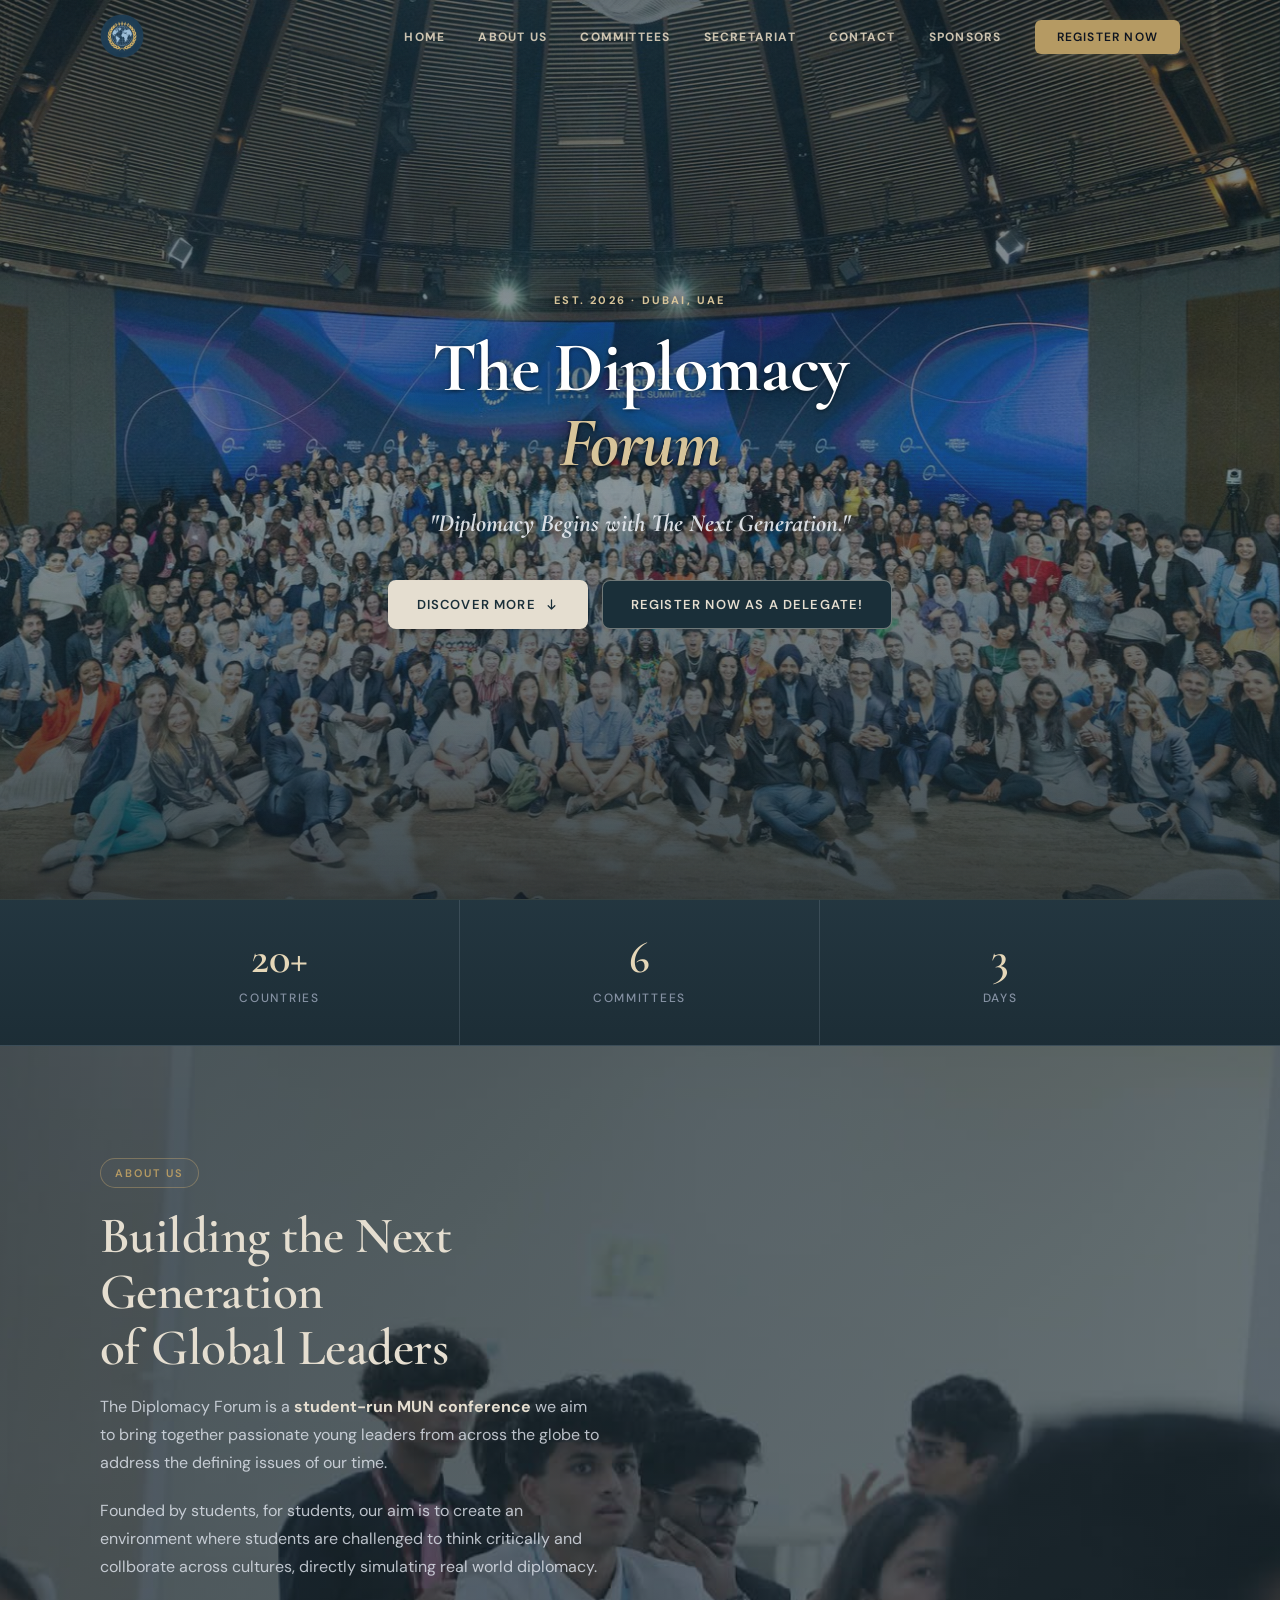
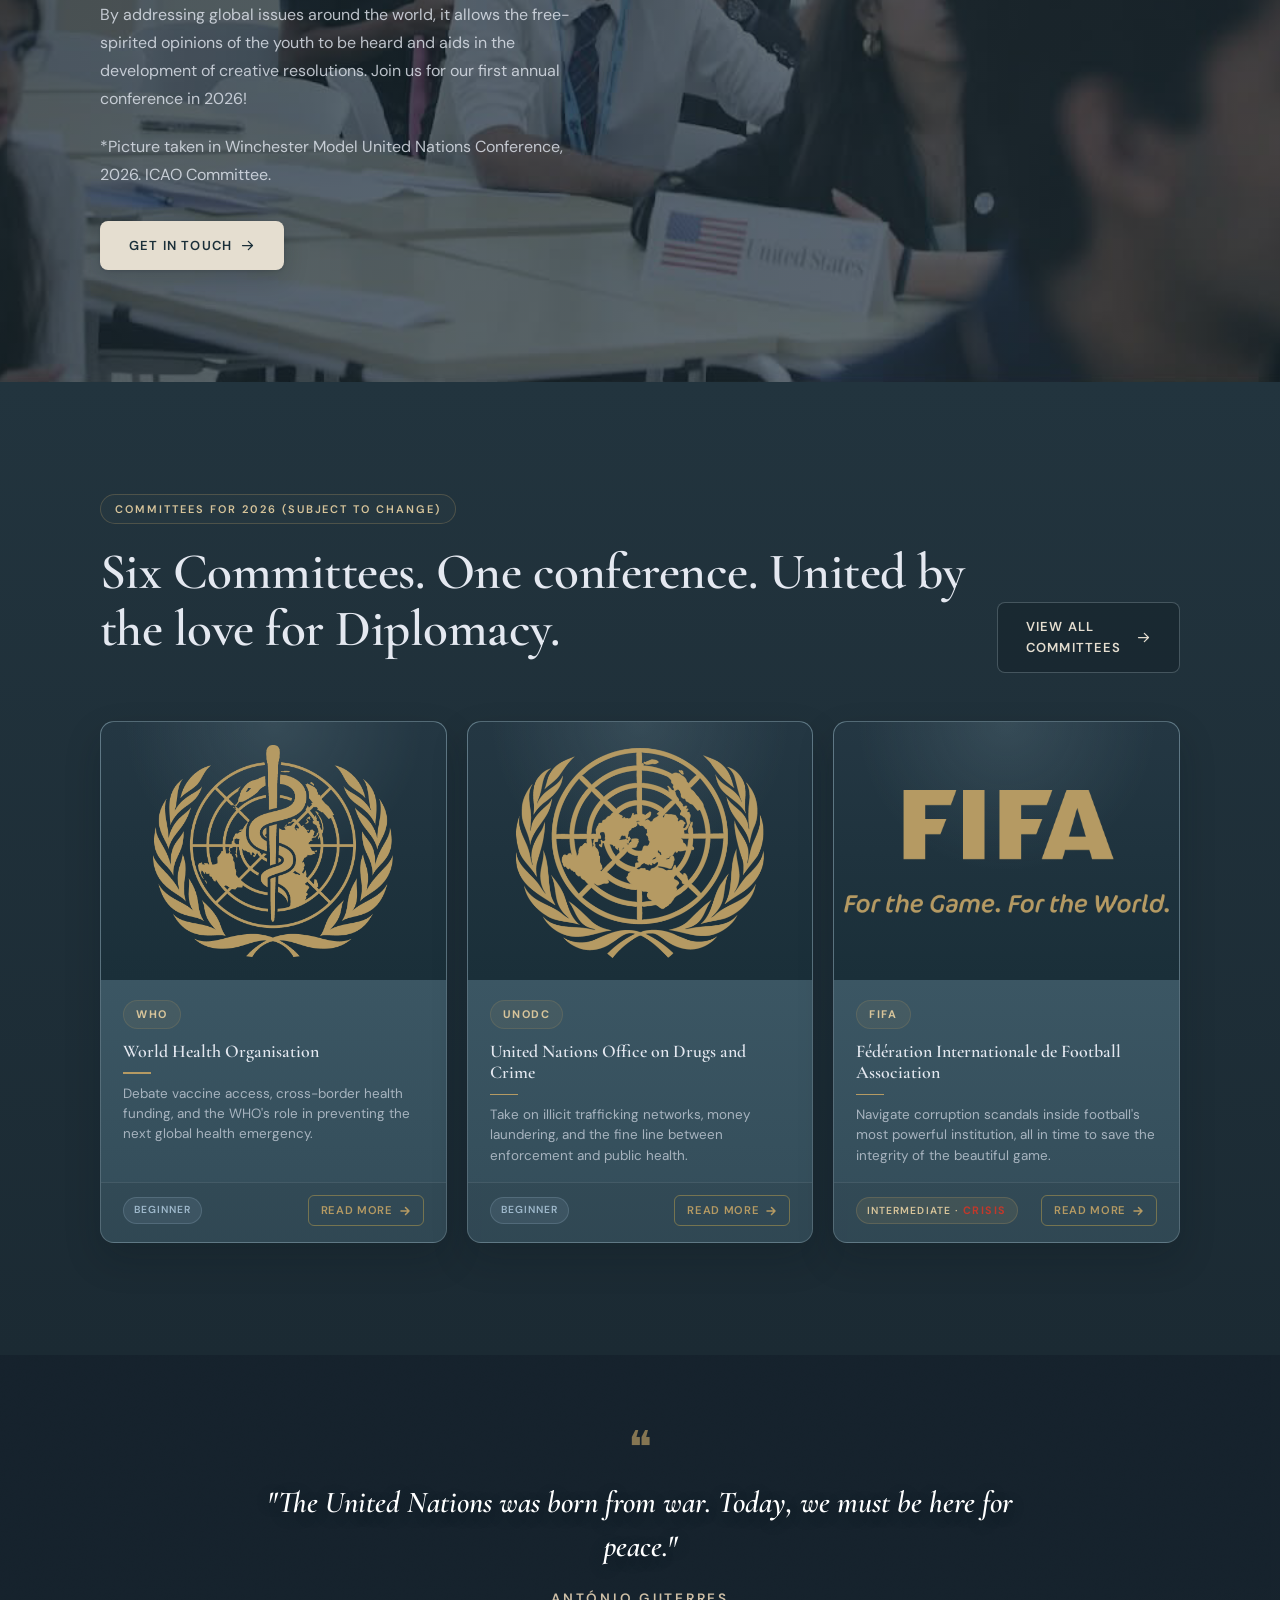
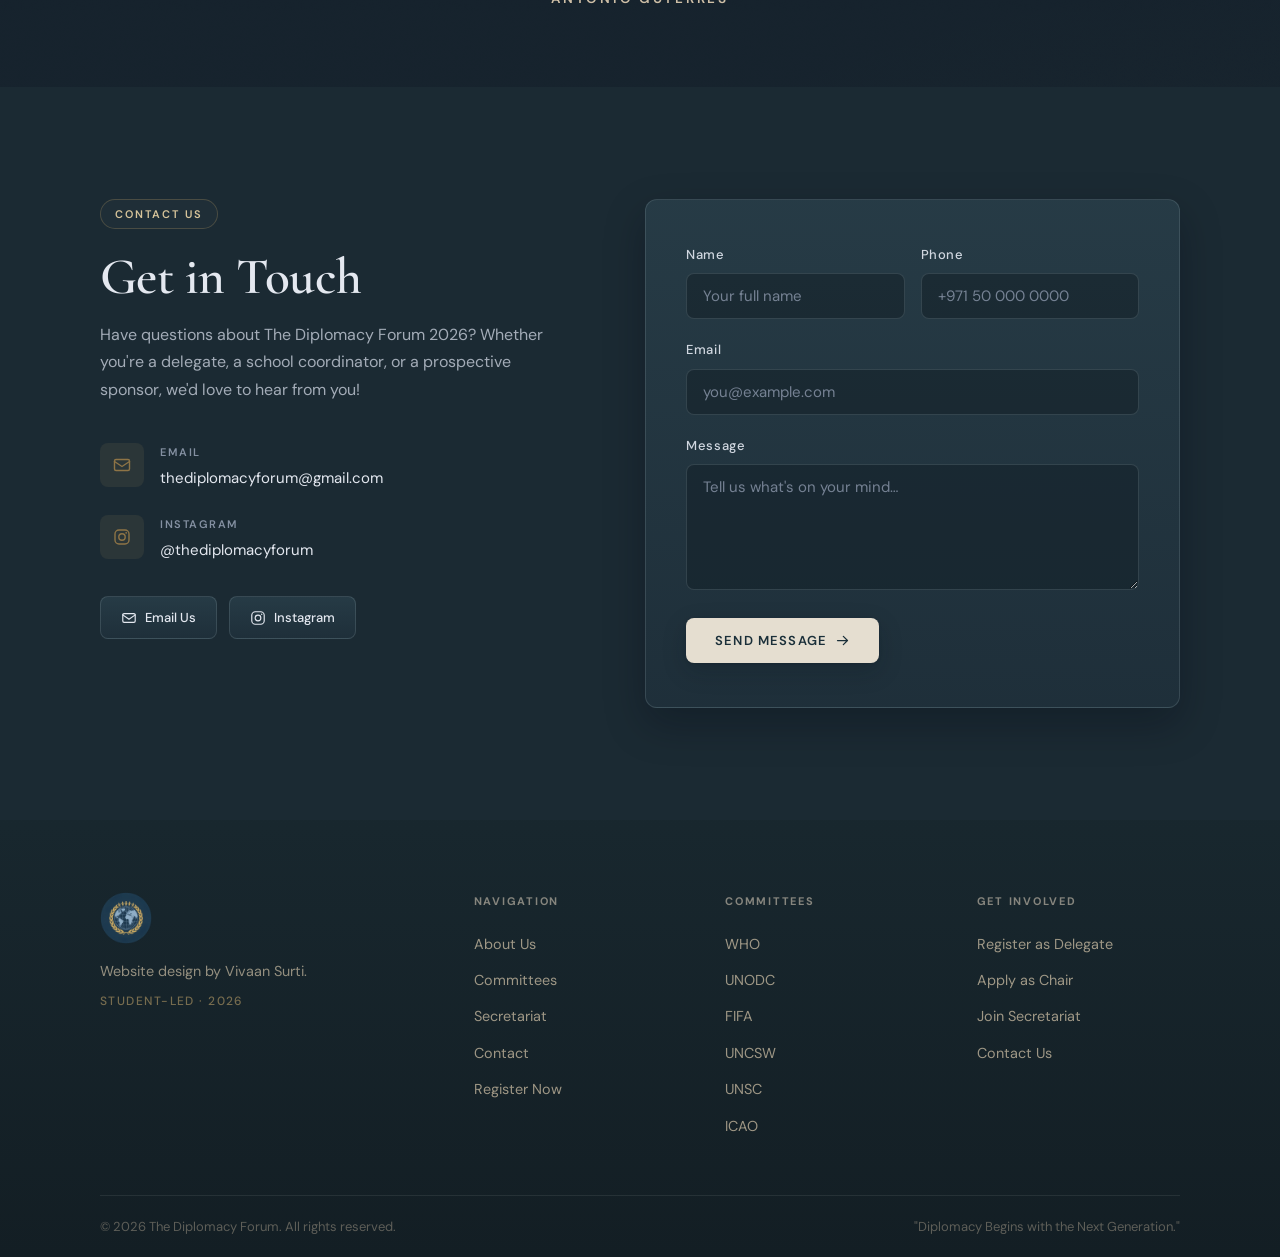
==== index.html @ e9283ede "Add files via upload" ====
<!DOCTYPE html>
<html lang="en">
<head>
  <meta charset="UTF-8" />
  <meta name="viewport" content="width=device-width, initial-scale=1.0" />
  <meta name="description" content="The Diplomacy Forum — A premier student-run MUN conference in Dubai, Est. 2026. Diplomacy. Leadership. Impact." />
  <title>TDF — The Diplomacy Forum - Dubai 2026</title>
  <link rel="preconnect" href="https://fonts.googleapis.com" />
  <link rel="preconnect" href="https://fonts.gstatic.com" crossorigin />
  <link rel="stylesheet" href="https://fonts.googleapis.com/css2?family=Cormorant+Garamond:ital,wght@0,400;0,500;0,600;1,400;1,500;1,600&amp;family=DM+Sans:opsz,wght@9..40,300;9..40,400;9..40,500;9..40,600&amp;display=swap" />
  <link rel="stylesheet" href="styles.css" />
  <!-- Favicon: TODO — replace with actual favicon -->
  <!-- <link rel="icon" type="image/png" href="brand_assets/favicon.png" /> -->
</head>
<body>

  <!-- ============================================================
       NAVBAR
       ============================================================ -->
  <nav class="navbar" id="navbar" role="navigation" aria-label="Main navigation">
    <div class="container navbar-inner">
      <a href="index.html" aria-label="TDF Home">
        <img
          class="navbar-logo"
          src="brand_assets/TDF Logo-512.png"
          alt="TDF Logo"
          width="512"
          height="512"
          decoding="async"
        />
      </a>

      <!-- Desktop nav links -->
      <ul class="navbar-links">
        <li><a href="index.html">Home</a></li>
        <li><a href="#about">About Us</a></li>
        <li><a href="committees.html">Committees</a></li>
        <li><a href="secretariat.html">Secretariat</a></li>
        <li><a href="#contact">Contact</a></li>
        <li><a href="sponsors.html">Sponsors</a></li>
        <li><a href="register.html" class="nav-cta">Register Now</a></li>
      </ul>

      <!-- Hamburger (mobile) -->
      <button
        class="navbar-toggle"
        id="navToggle"
        aria-label="Toggle mobile menu"
        aria-expanded="false"
        aria-controls="mobileMenu"
      >
        <span></span>
        <span></span>
        <span></span>
      </button>
    </div>
  </nav>

  <!-- Mobile menu overlay -->
  <nav class="navbar-mobile" id="mobileMenu" aria-label="Mobile navigation">
    <a href="index.html">Home</a>
    <a href="#about">About Us</a>
    <a href="committees.html">Committees</a>
    <a href="secretariat.html">Secretariat</a>
    <a href="#contact">Contact</a>
    <a href="sponsors.html">Sponsors</a>
    <a href="register.html" class="nav-mobile-cta">Register Now</a>
  </nav>


  <!-- ============================================================
       HERO — Full-width centered layout on cream background
       ============================================================ -->
  <section class="hero" id="home" aria-label="Hero" data-nav-theme="dark">
    <!-- Slideshow background — images crossfade automatically -->
    <div class="hero-slideshow" aria-hidden="true">
      <div class="hero-slide active" style="background-image: url('brand_assets/Slideshow Image 1.avif');"></div>
      <div class="hero-slide"        style="background-image: url('brand_assets/Image Slideshow 2.webp');"></div>
      <div class="hero-slide"        style="background-image: url('brand_assets/Slideshow Image 3.webp');"></div>
      <!-- Dark overlay — keeps text readable over any image -->
      <div class="hero-slide-overlay"></div>
    </div>

    <div class="container">
      <div class="hero-inner">

        <!-- Center: headline + CTAs -->
        <div class="hero-left">
          <p class="hero-eyebrow">Est. 2026 · Dubai, UAE</p>

          <h1 class="hero-title">
            The Diplomacy<br>
            <em>Forum</em>
          </h1>

          <p class="hero-sub">
            "Diplomacy Begins with The Next Generation."
          </p>

          <div class="hero-actions">
            <a href="#about" class="btn btn-primary">
              Discover More
              <svg class="btn-icon" viewBox="0 0 18 18" fill="none" aria-hidden="true">
                <path d="M9 3.5v11M9 14.5l-4-4M9 14.5l4-4" stroke="currentColor" stroke-width="1.5" stroke-linecap="round" stroke-linejoin="round"/>
              </svg>
            </a>
            <a href="register.html" class="btn btn-outline-light">
      
              Register Now as a Delegate!
            </a>
          </div>
        </div>

      </div>
    </div>
  </section>


  <!-- ============================================================
       STATS BAR — bordered stat blocks
       ============================================================ -->
  <section class="stats-bar" aria-label="Conference statistics" data-nav-theme="light">
    <div class="container">
      <div class="stats-bar-inner">

        <div class="stat-block">
          <div class="stat-block-number" data-target="20" data-suffix="+">20+</div>
          <div class="stat-block-label">Countries</div>
        </div>

        <div class="stat-block">
          <div class="stat-block-number" data-target="6" data-suffix="">6</div>
          <div class="stat-block-label">Committees</div>
        </div>

        <div class="stat-block">
          <div class="stat-block-number" data-target="3" data-suffix="">3</div>
          <div class="stat-block-label">Days</div>
        </div>

      </div>
    </div>
  </section>


  <!-- ============================================================
       ABOUT US
       ============================================================ -->
  <section class="section-about" id="about" aria-label="About Us" data-nav-theme="dark">
    <div class="about-overlay" aria-hidden="true"></div>
    <div class="container">
      <div class="about-inner">

        <!-- Left: text -->
        <div class="about-left">
          <span class="label-tag reveal">About Us</span>

          <h2 class="section-title reveal delay-1">
            Building the Next Generation<br>of Global Leaders
          </h2>

          <div class="about-body reveal delay-2">
            <p>
              The Diplomacy Forum is a <strong>student-run MUN
              conference</strong> we aim to bring together passionate young leaders 
              from across the globe to address the defining issues of our time.
            </p>

            <p>
              Founded by students, for students, our aim is to create an environment where
              students are challenged to think critically and collborate across cultures, 
              directly simulating real world diplomacy. 
            </p>

            <p>
              By addressing global issues around the world, it allows the free-spirited opinions 
              of the youth to be heard and aids in the development of creative resolutions.
              Join us for our first annual conference in 2026!
            </p>

            <p>*Picture taken in Winchester Model United Nations Conference, 2026. ICAO Committee.</p>
          </div>

          <a href="#contact" class="btn btn-primary reveal delay-3">
            Get In Touch
            <svg class="btn-icon" viewBox="0 0 18 18" fill="none" aria-hidden="true">
              <path d="M3 9h12M10 4l5 5-5 5" stroke="currentColor" stroke-width="1.5" stroke-linecap="round" stroke-linejoin="round"/>
            </svg>
          </a>
        </div>


      </div>
    </div>
  </section>


  <!-- ============================================================
       COMMITTEES — Preview (6 cards)
       ============================================================ -->
  <section class="section-committees" aria-label="Committees" data-nav-theme="light">
    <div class="container">

      <div class="committees-header">
        <div class="committees-header-left">
          <span class="label-tag">Committees for 2026 (Subject to change)</span>
          <h2 class="section-title">Six Committees. One conference. United by the love for Diplomacy.</h2>
        </div>
        <a href="committees.html" class="btn btn-outline">
          View All Committees
          <svg class="btn-icon" viewBox="0 0 18 18" fill="none" aria-hidden="true">
            <path d="M3 9h12M10 4l5 5-5 5" stroke="currentColor" stroke-width="1.5" stroke-linecap="round" stroke-linejoin="round"/>
          </svg>
        </a>
      </div>

      <div class="committees-grid">

        <div class="committee-card reveal">
          <div class="committee-photo-wrap committee-photo-wrap-logo">
            <img
              class="committee-photo committee-photo-who"
              src="brand_assets/WHO Logo - Gold.png"
              alt="WHO Logo"
              loading="lazy"
              decoding="async"
            />
          </div>
          <div class="committee-card-body">
            <span class="committee-acronym">WHO</span>
            <h3 class="committee-name">World Health Organisation</h3>
            <div class="committee-rule" aria-hidden="true"></div>
            <p class="committee-topic">
              Debate vaccine access, cross-border health funding, and the WHO's role in preventing the next global health emergency.
            </p>
          </div>
          <div class="committee-card-footer">
            <span class="committee-difficulty difficulty-beginner">Beginner</span>
            <a class="committee-read-more" href="who.html">Read More <svg width="12" height="12" viewBox="0 0 12 12" fill="none" aria-hidden="true"><path d="M2 6h8M6.5 2.5l3.5 3.5-3.5 3.5" stroke="currentColor" stroke-width="1.5" stroke-linecap="round" stroke-linejoin="round"/></svg></a>
          </div>
        </div>

        <div class="committee-card reveal delay-1">
          <div class="committee-photo-wrap committee-photo-wrap-logo">
            <img
              class="committee-photo committee-photo-unodc"
              src="brand_assets/UNODC Logo - Gold.png"
              alt="UNODC Logo"
              loading="lazy"
              decoding="async"
            />
          </div>
          <div class="committee-card-body">
            <span class="committee-acronym">UNODC</span>
            <h3 class="committee-name">United Nations Office on Drugs and Crime</h3>
            <div class="committee-rule" aria-hidden="true"></div>
            <p class="committee-topic">
              Take on illicit trafficking networks, money laundering, and the fine line between enforcement and public health.
            </p>
          </div>
          <div class="committee-card-footer">
            <span class="committee-difficulty difficulty-beginner">Beginner</span>
            <a class="committee-read-more" href="unodc.html">Read More <svg width="12" height="12" viewBox="0 0 12 12" fill="none" aria-hidden="true"><path d="M2 6h8M6.5 2.5l3.5 3.5-3.5 3.5" stroke="currentColor" stroke-width="1.5" stroke-linecap="round" stroke-linejoin="round"/></svg></a>
          </div>
        </div>

        <div class="committee-card reveal delay-2">
          <div class="committee-photo-wrap committee-photo-wrap-logo committee-photo-wrap-fifa">
            <img
              class="committee-photo committee-photo-fifa"
              src="brand_assets/Fifa updated logo - Gold.png"
              alt="FIFA Logo"
              loading="lazy"
              decoding="async"
            />
          </div>
          <div class="committee-card-body">
            <span class="committee-acronym">FIFA</span>
            <h3 class="committee-name">Fédération Internationale de Football Association</h3>
            <div class="committee-rule" aria-hidden="true"></div>
            <p class="committee-topic">
              Navigate corruption scandals inside football's most powerful institution, all in time to save the integrity of the beautiful game.
            </p>
          </div>
          <div class="committee-card-footer">
            <span class="committee-difficulty difficulty-intermediate">Intermediate · <span class="crisis-label">Crisis</span></span>
            <a class="committee-read-more" href="fifa.html">Read More <svg width="12" height="12" viewBox="0 0 12 12" fill="none" aria-hidden="true"><path d="M2 6h8M6.5 2.5l3.5 3.5-3.5 3.5" stroke="currentColor" stroke-width="1.5" stroke-linecap="round" stroke-linejoin="round"/></svg></a>
          </div>
        </div>


      </div>
    </div>
  </section>




  <!-- ============================================================
       VISION BANNER — Full-width dark navy quote
       ============================================================ -->
  <section class="section-vision" aria-label="Our Vision" data-nav-theme="dark">
    <div class="container">
      <div class="vision-inner">
        <span class="vision-mark" aria-hidden="true">❝</span>
        <p class="vision-quote">
          "The United Nations was born from war. Today, we must be here for peace."
        </p>
        <span class="vision-attr">António Guterres</span>
      </div>
    </div>
  </section>


  <!-- ============================================================
       CONTACT
       ============================================================ -->
  <section class="section-contact" id="contact" aria-label="Contact Us" data-nav-theme="light">
    <div class="container">
      <div class="contact-inner">

        <!-- Left: info -->
        <div class="contact-left">
          <span class="label-tag reveal">Contact Us</span>

          <h2 class="section-title reveal delay-1">Get in Touch</h2>

          <p class="section-sub reveal delay-2">
            Have questions about The Diplomacy Forum 2026? Whether you're a delegate, a
            school coordinator, or a prospective sponsor, we'd love to hear
            from you!
          </p>

          <div class="contact-detail-list reveal delay-2">

            <div class="contact-detail">
              <div class="contact-detail-icon">
                <svg viewBox="0 0 20 20" fill="none" aria-hidden="true">
                  <rect x="2.5" y="4.5" width="15" height="11" rx="1.5" stroke="currentColor" stroke-width="1.4"/>
                  <path d="M2.5 6.5l7.5 5 7.5-5" stroke="currentColor" stroke-width="1.4" stroke-linecap="round"/>
                </svg>
              </div>
              <div class="contact-detail-text">
                <div class="contact-detail-label">Email</div>
                <div class="contact-detail-value">
                  <a href="mailto:thediplomacyforum@gmail.com">
                    thediplomacyforum@gmail.com
                  </a>
                </div>
              </div>
            </div>

            <div class="contact-detail">
              <div class="contact-detail-icon">
                <svg viewBox="0 0 20 20" fill="none" aria-hidden="true">
                  <rect x="3" y="3" width="14" height="14" rx="4" stroke="currentColor" stroke-width="1.4"/>
                  <circle cx="10" cy="10" r="3.2" stroke="currentColor" stroke-width="1.4"/>
                  <circle cx="14.2" cy="5.8" r="0.9" fill="currentColor"/>
                </svg>
              </div>
              <div class="contact-detail-text">
                <div class="contact-detail-label">Instagram</div>
                <div class="contact-detail-value">
                  <a href="https://instagram.com/thediplomacyforum" target="_blank" rel="noopener noreferrer">
                    @thediplomacyforum
                  </a>
                </div>
              </div>
            </div>

          </div>

          <div class="contact-social-row reveal delay-3">
            <a
              href="mailto:thediplomacyforum@gmail.com"
              class="social-btn"
              aria-label="Email Us"
            >
              <svg viewBox="0 0 18 18" fill="none" aria-hidden="true">
                <rect x="2" y="4" width="14" height="10" rx="1.5" stroke="currentColor" stroke-width="1.3"/>
                <path d="M2 5.5l7 5 7-5" stroke="currentColor" stroke-width="1.3" stroke-linecap="round"/>
              </svg>
              Email Us
            </a>
            <a
              href="https://instagram.com/thediplomacyforum"
              target="_blank"
              rel="noopener noreferrer"
              class="social-btn"
              aria-label="The Diplomacy Forum on Instagram"
            >
              <svg viewBox="0 0 18 18" fill="none" aria-hidden="true">
                <rect x="2" y="2" width="14" height="14" rx="4" stroke="currentColor" stroke-width="1.3"/>
                <circle cx="9" cy="9" r="3.2" stroke="currentColor" stroke-width="1.3"/>
                <circle cx="13.2" cy="4.8" r="0.8" fill="currentColor"/>
              </svg>
              Instagram
            </a>
          </div>
        </div>

        <!-- Right: contact form card -->
        <form
          action="https://formspree.io/f/mjgjwwdr"
          method="POST"
          class="contact-form reveal delay-2"
          id="contactForm"
          aria-label="Contact form"
          novalidate
        >
          <input type="hidden" name="_next" value="thank-you.html" />

          <div class="form-row">
            <div class="form-group">
              <label for="contact-name">Name</label>
              <input
                type="text"
                id="contact-name"
                name="name"
                placeholder="Your full name"
                autocomplete="name"
                required
              />
            </div>
            <div class="form-group">
              <label for="contact-phone">Phone</label>
              <input
                type="tel"
                id="contact-phone"
                name="phone"
                placeholder="+971 50 000 0000"
                autocomplete="tel"
              />
            </div>
          </div>

          <div class="form-group">
            <label for="contact-email">Email</label>
            <input
              type="email"
              id="contact-email"
              name="email"
              placeholder="you@example.com"
              autocomplete="email"
              required
            />
          </div>

          <div class="form-group">
            <label for="contact-message">Message</label>
            <textarea
              id="contact-message"
              name="message"
              placeholder="Tell us what's on your mind…"
              rows="5"
              required
            ></textarea>
          </div>

          <div class="form-submit">
            <button type="submit" class="btn btn-primary">
              Send Message
              <svg class="btn-icon" viewBox="0 0 18 18" fill="none" aria-hidden="true">
                <path d="M3 9h12M10 4l5 5-5 5" stroke="currentColor" stroke-width="1.5" stroke-linecap="round" stroke-linejoin="round"/>
              </svg>
            </button>
          </div>
        </form>

      </div>
    </div>
  </section>


  <!-- ============================================================
       FOOTER — 4 columns
       ============================================================ -->
  <footer class="footer" role="contentinfo">
    <div class="container">
      <div class="footer-inner">

        <!-- Col 1: Brand -->
        <div>
          <a href="index.html" aria-label="TDF Home">
            <img
              class="footer-logo"
              src="brand_assets/TDF Logo-512.png"
              alt="TDF"
              width="512"
              height="512"
              decoding="async"
              loading="lazy"
            />
          </a>
          <p class="footer-slogan">Website design by Vivaan Surti.</p>
          <p class="footer-tagline">Student-led · 2026</p>
        </div>

        <!-- Col 2: Navigation -->
        <div class="footer-col">
          <p class="footer-col-title">Navigation</p>
          <ul>
            <li><a href="#about">About Us</a></li>
            <li><a href="committees.html">Committees</a></li>
            <li><a href="secretariat.html">Secretariat</a></li>
            <li><a href="#contact">Contact</a></li>
            <li><a href="register.html">Register Now</a></li>
          </ul>
        </div>

        <!-- Col 3: Committees -->
        <div class="footer-col">
          <p class="footer-col-title">Committees</p>
          <ul>
            <li><a href="who.html">WHO</a></li>
            <li><a href="unodc.html">UNODC</a></li>
            <li><a href="fifa.html">FIFA</a></li>
            <li><a href="uncsw.html">UNCSW</a></li>
            <li><a href="unsc.html">UNSC</a></li>
            <li><a href="icao.html">ICAO</a></li>
          </ul>
        </div>

        <!-- Col 4: Get Involved -->
        <div class="footer-col">
          <p class="footer-col-title">Get Involved</p>
          <ul>
            <li><a href="register.html">Register as Delegate</a></li>
            <li><a href="secretariat.html">Apply as Chair</a></li>
            <li><a href="secretariat.html">Join Secretariat</a></li>
            <li><a href="#contact">Contact Us</a></li>
          </ul>
        </div>

      </div>

      <div class="footer-bottom">
        <span>&copy; 2026 The Diplomacy Forum. All rights reserved.</span>
        <span>"Diplomacy Begins with the Next Generation."</span>
      </div>
    </div>
  </footer>


  <!-- ============================================================
       JAVASCRIPT
       ============================================================ -->
  <script src="navbar.js"></script>
  <script>
    /* ── Hero slideshow ──────────────────────────────────────────
       Cycles .active through each .hero-slide every 5 seconds.
       CSS handles the 1.8s crossfade transition.
       To adjust speed: change the interval value (ms) below.
       To adjust fade duration: edit `transition` in styles.css
       on the `.hero-slide` rule.
    ──────────────────────────────────────────────────────────── */
    (function () {
      var slides = document.querySelectorAll('.hero-slide');
      if (!slides.length) return;
      var current = 0;

      function nextSlide() {
        slides[current].classList.remove('active');
        current = (current + 1) % slides.length;
        slides[current].classList.add('active');
      }

      /* 5000ms display time per slide — adjust to taste */
      setInterval(nextSlide, 5000);
    })();

    /* ── Intersection Observer — scroll reveal ───────────────── */
    const revealObserver = new IntersectionObserver(
      (entries) => {
        entries.forEach((entry) => {
          if (entry.isIntersecting) {
            entry.target.classList.add('visible');
            revealObserver.unobserve(entry.target);
          }
        });
      },
      { threshold: 0.12, rootMargin: '0px 0px -48px 0px' }
    );
    document.querySelectorAll('.reveal').forEach((el) => revealObserver.observe(el));

    /* ── Committee cards — staggered entrance ─────────────────── */
    const committeeObserver = new IntersectionObserver(
      (entries) => {
        entries.forEach((entry) => {
          if (entry.isIntersecting) {
            const cards = entry.target.querySelectorAll('.committee-card');
            cards.forEach((card, i) => {
              setTimeout(() => card.classList.add('visible'), i * 90);
            });
            committeeObserver.unobserve(entry.target);
          }
        });
      },
      { threshold: 0.08 }
    );
    const committeeGrid = document.querySelector('.committees-grid');
    if (committeeGrid) committeeObserver.observe(committeeGrid);

    /* ── Stats counter animation ──────────────────────────────── */
    function animateCounter(el) {
      if (el._animFrame) cancelAnimationFrame(el._animFrame);
      const target = parseInt(el.dataset.target, 10);
      const suffix = el.dataset.suffix || '';
      const duration = 2400;
      const start = performance.now();
      function tick(now) {
        const progress = Math.min((now - start) / duration, 1);
        const eased = 1 - Math.pow(1 - progress, 3);
        el.textContent = Math.round(eased * target) + suffix;
        if (progress < 1) el._animFrame = requestAnimationFrame(tick);
      }
      el._animFrame = requestAnimationFrame(tick);
    }

    const statsObserver = new IntersectionObserver(
      (entries) => {
        entries.forEach((entry) => {
          if (entry.isIntersecting) {
            /* Animate both .stat-block-number and legacy .stat-number */
            entry.target.querySelectorAll('.stat-block-number, .stat-number').forEach(animateCounter);
          }
        });
      },
      { threshold: 0.4 }
    );
    const statsBar = document.querySelector('.stats-bar-inner');
    if (statsBar) statsObserver.observe(statsBar);

  </script>

</body>
</html>
---- styles.css ----
/* ============================================================
   TDF — Master Stylesheet
   The Diplomacy Forum · Dubai 2026
   Light / Cream Elegant Theme
   ============================================================ */

/* 1. CUSTOM PROPERTIES
   ============================================================ */
:root {
  /* ── Core brand colours ── */
  --navy-deep:     #1A2F39;
  --navy:          #315060;
  --powder:        #8AA8B3;
  --cream:         #E5DED0;
  --gold:          #B59A63;

  /* ── Supporting tones ── */
  --black:         #12181D;
  --gold-light:    #D7C49A;
  --gold-dark:     #8E7446;
  --gold-pale:     #314653;
  --cream-warm:    #807567;
  --cream-mid:     #BBAF9B;
  --gold-c:        #C9A84C;

  /* ── Text and interface surfaces ── */
  --text:          #D9E1E5;
  --text-light:    #9CADB6;
  --bg:            #1B2A33;
  --bg-warm:       #223540;
  --bg-section:    #29404A;
  --border:        rgba(153, 173, 183, 0.20);
  --radius:        8px;
  --shadow:        0 16px 40px rgba(3, 8, 18, 0.28);
  --shadow-hover:  0 24px 60px rgba(3, 8, 18, 0.34);
  --transition:    0.3s cubic-bezier(0.4, 0, 0.2, 1);

  /* ── Layered tinted shadows ── */
  --sh-navy-s: 0 8px 24px rgba(10,20,26,0.20), 0 1px 3px rgba(10,20,26,0.12);
  --sh-navy-m: 0 14px 38px rgba(10,20,26,0.26), 0 4px 16px rgba(10,20,26,0.16);
  --sh-navy-l: 0 24px 72px rgba(10,20,26,0.34), 0 8px 24px rgba(10,20,26,0.20);
  --sh-gold-s: 0 8px 24px rgba(181,154,99,0.16), 0 1px 4px rgba(181,154,99,0.10);
  --sh-gold-m: 0 14px 32px rgba(181,154,99,0.22), 0 4px 14px rgba(181,154,99,0.14);
  --sh-gold-l: 0 18px 44px rgba(181,154,99,0.26), 0 8px 24px rgba(181,154,99,0.18);

  /* ── Easing ── */
  --ease-spring:   cubic-bezier(0.175, 0.885, 0.32, 1.275);
  --ease-out-expo: cubic-bezier(0.16, 1, 0.3, 1);
  --ease-smooth:   cubic-bezier(0.65, 0, 0.35, 1);

  /* ── Typography ── */
  --serif: 'Cormorant Garamond', Georgia, 'Times New Roman', serif;
  --sans:  'DM Sans', system-ui, -apple-system, sans-serif;

  /* ── Layout ── */
  --container:      1200px;
  --section-v:      clamp(72px, 9vw, 112px);
  --radius-card:    12px;
  --navbar-height:  72px;

  /* ── Grain texture (baked SVG data-URI) ── */
  --grain-url: url("data:image/svg+xml,%3Csvg xmlns='http://www.w3.org/2000/svg' width='300' height='300'%3E%3Cfilter id='n'%3E%3CfeTurbulence type='fractalNoise' baseFrequency='0.82' numOctaves='4' stitchTiles='stitch'/%3E%3CfeColorMatrix type='saturate' values='0'/%3E%3C/filter%3E%3Crect width='300' height='300' filter='url(%23n)' opacity='1'/%3E%3C/svg%3E");
}

/* 3. RESET
   ============================================================ */
*, *::before, *::after {
  box-sizing: border-box;
  margin: 0;
  padding: 0;
}

html {
  scroll-behavior: smooth;
  -webkit-font-smoothing: antialiased;
  -moz-osx-font-smoothing: grayscale;
  text-rendering: optimizeLegibility;
  overflow-x: hidden;
  max-width: 100%;
}

body {
  font-family: var(--sans);
  font-size: 16px;
  line-height: 1.65;
  color: var(--text);
  background:
    radial-gradient(circle at top left, rgba(132, 169, 182, 0.16), transparent 34%),
    radial-gradient(circle at bottom right, rgba(181, 154, 99, 0.10), transparent 28%),
    linear-gradient(180deg, #1b2932 0%, #20313b 100%);
  overflow-x: hidden;
}

html.nav-open,
body.nav-open {
  overflow: hidden;
}

img  { max-width: 100%; display: block; }
a    { color: inherit; text-decoration: none; }
button { cursor: pointer; border: none; background: none; font-family: inherit; }
input, textarea, select { font-family: inherit; }
ul, ol { list-style: none; }

/* 4. CONTAINER
   ============================================================ */
.container {
  max-width: var(--container);
  margin-left: auto;
  margin-right: auto;
  padding-left: clamp(20px, 5vw, 60px);
  padding-right: clamp(20px, 5vw, 60px);
}

/* 5. TYPOGRAPHY SCALE
   ============================================================ */
.label-tag {
  display: inline-flex;
  align-items: center;
  gap: 8px;
  font-family: var(--sans);
  font-size: 0.6875rem;
  font-weight: 600;
  letter-spacing: 0.18em;
  text-transform: uppercase;
  color: var(--gold-light);
  background: rgba(255, 255, 255, 0.02);
  border: 1px solid rgba(183, 154, 98, 0.28);
  padding: 5px 14px;
  border-radius: 40px;
  margin-bottom: 20px;
}

.label-tag.light-surface {
  color: var(--gold-light);
  border-color: rgba(223, 201, 160, 0.40);
}

.section-title {
  font-family: var(--serif);
  font-size: clamp(2rem, 4vw, 3.2rem);
  font-weight: 600;
  line-height: 1.1;
  letter-spacing: -0.01em;
  color: #E4E8F0;
  margin-bottom: 16px;
}

.section-title.light {
  color: #FFFFFF;
  font-weight: 700;
  text-shadow: 0 4px 18px rgba(8, 12, 18, 0.34);
}

.section-sub {
  font-family: var(--sans);
  font-size: 1rem;
  color: rgba(211, 217, 229, 0.74);
  line-height: 1.7;
  max-width: 560px;
  margin-bottom: 40px;
}

.section-sub.light {
  color: rgba(232, 213, 183, 0.80);
  font-weight: 500;
  text-shadow: 0 2px 12px rgba(8, 12, 18, 0.24);
}

/* Mobile nav CTA */
.nav-mobile-cta {
  color: #0E1420 !important;
  background: var(--gold) !important;
  font-weight: 700 !important;
  border-radius: 8px !important;
  border-bottom: none !important;
  margin-top: 8px;
  padding: 14px 32px !important;
  letter-spacing: 0.06em;
}
.nav-mobile-cta:hover {
  background: var(--gold-dark) !important;
  color: var(--navy-deep) !important;
}

/* 6. BUTTONS
   ============================================================ */
.btn {
  display: inline-flex;
  align-items: center;
  gap: 8px;
  font-family: var(--sans);
  font-size: 0.8125rem;
  font-weight: 600;
  letter-spacing: 0.09em;
  text-transform: uppercase;
  padding: 13px 28px;
  border-radius: var(--radius);
  cursor: pointer;
  position: relative;
  transition:
    transform 0.32s var(--ease-spring),
    box-shadow 0.32s var(--ease-out-expo),
    opacity 0.22s var(--ease-out-expo);
}

.btn:focus-visible {
  outline: 2px solid var(--gold);
  outline-offset: 3px;
}

.btn:active { transform: scale(0.96) !important; }

/* Primary — cream fill (used on dark hero) */
.btn-primary {
  background: var(--cream);
  color: var(--navy-deep);
  border: 1px solid rgba(229, 222, 208, 0.92);
  box-shadow: var(--sh-navy-s);
}
.btn-primary:hover {
  transform: translateY(-2px);
  box-shadow: var(--sh-navy-m);
  background: #f0e9dd;
}

/* Gold */
.btn-gold {
  background: var(--gold);
  color: #101620;
  box-shadow: var(--sh-gold-s);
}
.btn-gold:hover {
  transform: translateY(-2px);
  box-shadow: var(--sh-gold-m);
  background: var(--gold-dark);
  color: #FFFFFF;
}

/* Large gold — register page */
.btn-lg {
  font-size: 0.9rem;
  padding: 17px 44px;
  border-radius: 10px;
}

/* Outline — dark surface */
.btn-outline {
  background: rgba(24, 39, 46, 0.76);
  color: var(--cream);
  border: 1.5px solid rgba(153, 173, 183, 0.34);
}
.btn-outline:hover {
  border-color: rgba(181, 154, 99, 0.45);
  background: rgba(41, 61, 72, 0.92);
  transform: translateY(-2px);
}

/* Outline — hero surface (dark navy bg) */
.btn-outline-light {
  background: var(--navy-deep);
  color: var(--cream);
  border: 1.5px solid rgba(229, 222, 208, 0.42);
}
.btn-outline-light:hover {
  border-color: rgba(229, 222, 208, 0.58);
  background: #243b47;
  transform: translateY(-2px);
}

/* Icon inside button */
.btn-icon {
  width: 15px;
  height: 15px;
  flex-shrink: 0;
}

/* 7. NAVBAR
   ============================================================ */
.navbar {
  position: fixed;
  top: 0; left: 0; right: 0;
  transition: transform 0.5s ease, opacity 0.4s ease;
  will-change: transform, opacity;
  width: 100%;
  max-width: 100%;
  box-sizing: border-box;
  z-index: 200;
  height: var(--navbar-height);
  display: flex;
  align-items: center;
  transition:
    background 0.40s var(--ease-smooth),
    box-shadow 0.40s var(--ease-smooth);
}

/* ── NAVBAR THEME SYSTEM ─────────────────────────────────────
   The JS in navbar.js reads data-nav-theme="dark|light" from
   each section and adds .theme-dark or .theme-light to #navbar.
   To change a section's theme: edit its data-nav-theme attribute
   in the HTML — no JS changes needed.

   THEMES:
     theme-dark  → used on navy/dark sections (hero, vision banner)
                   transparent bg · cream/gold text
     theme-light → used on cream/white sections (about, committees…)
                   frosted cream bg · dark navy text
   ──────────────────────────────────────────────────────────── */

/* Default state — matches hero (dark) so page load looks right */
.navbar-links a {
  color: rgba(242, 228, 204, 0.82);
  transition: color 0.35s var(--ease-smooth);
}
.navbar-links a:hover  { color: var(--cream); }
.navbar-toggle span    { background: var(--cream); transition: background 0.35s var(--ease-smooth); }
.navbar-toggle         { border-color: rgba(201,168,76,0.30); }

.navbar.hidden {
  transform: translateY(-110%);
  opacity: 0;
  pointer-events: none;
}

/* ── theme-dark ── transparent on hero, semi-dark once scrolled */
.navbar.theme-dark {
  background: transparent;
  box-shadow: none;
}
.navbar.theme-dark.scrolled {
  background: rgba(20, 35, 42, 0.78);
  backdrop-filter: blur(18px) saturate(1.1);
  -webkit-backdrop-filter: blur(18px) saturate(1.1);
}
.navbar.theme-dark .navbar-links a          { color: rgba(242, 228, 204, 0.82); }
.navbar.theme-dark .navbar-links a:hover    { color: var(--cream); }
.navbar.theme-dark .navbar-toggle span      { background: var(--cream); }
.navbar.theme-dark .navbar-toggle           { background: rgba(201,168,76,0.15); border-color: rgba(201,168,76,0.30); }

/* ── theme-light ── frosted cream bar · dark navy text (all light sections) */
.navbar.theme-light {
  background: rgba(34, 53, 64, 0.80);
  backdrop-filter: blur(18px) saturate(1.1);
  -webkit-backdrop-filter: blur(18px) saturate(1.1);
  box-shadow:
    0 1px 0 rgba(181, 154, 99, 0.12),
    0 12px 28px rgba(10, 20, 26, 0.24);
}
.navbar.theme-light .navbar-links a         { color: rgba(228, 232, 240, 0.82); }
.navbar.theme-light .navbar-links a:hover   { color: var(--cream); }
.navbar.theme-light .navbar-toggle span     { background: var(--cream); }
.navbar.theme-light .navbar-toggle          { background: rgba(215,223,235,0.06); border-color: rgba(215,223,235,0.15); }

/* ── scrolled override ── always dark navy once user has scrolled (all pages) */
.navbar.theme-light.scrolled {
  background: rgba(22, 36, 43, 0.84);
  backdrop-filter: blur(18px) saturate(1.1);
  -webkit-backdrop-filter: blur(18px) saturate(1.1);
  box-shadow: none;
}
.navbar.theme-light.scrolled .navbar-links a       { color: rgba(242, 228, 204, 0.82); }
.navbar.theme-light.scrolled .navbar-links a:hover { color: var(--cream); }
.navbar.theme-light.scrolled .navbar-toggle span   { background: var(--cream); }
.navbar.theme-light.scrolled .navbar-toggle        { background: rgba(201,168,76,0.15); border-color: rgba(201,168,76,0.30); }

/* Scrolled — mobile has its own solid bg set via the 768px breakpoint below.
   No override needed here; theme classes handle desktop. */

/* Inner layout */
.navbar-inner {
  display: flex;
  align-items: center;
  justify-content: space-between;
  width: 100%;
}

.navbar-logo {
  height: 44px;
  width: auto;
  transition: opacity 0.25s var(--ease-out-expo);
}
.navbar-logo:hover { opacity: 0.80; }

/* Nav links */
.navbar-links {
  display: flex;
  align-items: center;
  gap: clamp(20px, 2.6vw, 38px);
}

.navbar-links a {
  font-size: 0.75rem;
  font-weight: 700;
  letter-spacing: 0.10em;
  text-transform: uppercase;
  position: relative;
  transition: color 0.25s var(--ease-out-expo);
}

.navbar-links a::after {
  content: '';
  position: absolute;
  bottom: -4px; left: 0; right: 0;
  height: 1px;
  background: var(--gold);
  transform: scaleX(0);
  transform-origin: left;
  transition: transform 0.30s var(--ease-out-expo);
}
.navbar-links a:hover::after { transform: scaleX(1); }
.navbar-links a:focus-visible { outline: 2px solid var(--gold); outline-offset: 4px; border-radius: 2px; }

/* CTA button in nav */
.navbar-links .nav-cta {
  padding: 9px 22px;
  background: var(--gold);
  color: #0E1420 !important;
  border-radius: 6px;
  font-weight: 600;
  box-shadow: var(--sh-gold-s);
  transition:
    transform 0.30s var(--ease-spring),
    box-shadow 0.30s var(--ease-out-expo);
}
.navbar-links .nav-cta::after { display: none; }
.navbar-links .nav-cta:hover  { transform: translateY(-1px); box-shadow: var(--sh-gold-m); }

/* Hamburger */
.navbar-toggle {
  display: none;
  flex-direction: column;
  justify-content: center;
  position: relative;
  z-index: 10000;
  flex-shrink: 0;
  gap: 5px;
  padding: 10px 12px;
  cursor: pointer;
  margin-left: auto;
  border-radius: 6px;
  background: rgba(201, 168, 76, 0.15);
  border: 1px solid rgba(201, 168, 76, 0.30);
}

.navbar-toggle span {
  display: block;
  width: 24px;
  height: 2px;
  border-radius: 2px;
  transition:
    transform 0.30s var(--ease-spring),
    opacity 0.22s;
}
.navbar-toggle.open span:nth-child(1) { transform: translateY(7px) rotate(45deg); }
.navbar-toggle.open span:nth-child(2) { opacity: 0; transform: scaleX(0); }
.navbar-toggle.open span:nth-child(3) { transform: translateY(-7px) rotate(-45deg); }

/* Mobile overlay */
.navbar-mobile {
  position: fixed;
  top: var(--navbar-height);
  left: 0;
  right: 0;
  bottom: 0;
  background:
    linear-gradient(180deg, rgba(27, 42, 51, 0.98), rgba(32, 49, 59, 0.98)),
    radial-gradient(circle at top left, rgba(138, 168, 179, 0.12), transparent 35%);
  backdrop-filter: none;
  -webkit-backdrop-filter: none;
  flex-direction: column;
  align-items: center;
  justify-content: flex-start;
  gap: 0;
  z-index: 199;
  display: none;
  opacity: 0;
  overflow-y: auto;
  -webkit-overflow-scrolling: touch;
  padding: clamp(18px, 5vw, 32px) 24px;
  transform: translateY(-12px);
  pointer-events: none;
  transition:
    opacity 0.32s var(--ease-out-expo),
    transform 0.32s var(--ease-spring);
}
.navbar-mobile.open {
  display: flex;
  opacity: 1;
  transform: translateY(0);
  pointer-events: all;
}
.navbar-mobile a {
  font-family: var(--serif);
  font-size: clamp(1.1rem, 3.8vh, 1.55rem);
  font-weight: 500;
  color: var(--cream);
  padding: clamp(8px, 1.8vh, 12px) 0;
  width: 100%;
  text-align: center;
  border-bottom: 1px solid rgba(215, 223, 235, 0.08);
  transition: color 0.22s var(--ease-out-expo);
}
.navbar-mobile a:last-child { border-bottom: none; }
.navbar-mobile a:hover { color: var(--gold-light); }
.navbar-mobile .mobile-hide { display: none; }

/* 8. HERO — Navy theme
   ============================================================ */
.hero {
  position: relative;
  min-height: 100vh;
  min-height: 100dvh;
  display: flex;
  align-items: center;
  overflow: hidden;
  background: var(--navy-deep);
  border-bottom: 1px solid rgba(183, 154, 98, 0.16);
  padding-top: env(safe-area-inset-top);
}

/* ── Hero slideshow ─────────────────────────────────────────
   All slides are stacked via z-index. Only the .active slide
   is visible (opacity:1). Transitions are CSS-only for perf.
   The JS simply moves the .active class on a setInterval.
   ─────────────────────────────────────────────────────────── */
.hero-slideshow {
  position: absolute;
  inset: 0;
  z-index: 0;
  pointer-events: none;
}

/* Each slide: full cover, hidden by default */
.hero-slide {
  position: absolute;
  inset: 0;
  background-size: cover;
  background-position: center center;
  background-repeat: no-repeat;
  opacity: 0;
  /* Slow, elegant crossfade — 1.8s ease in/out */
  transition: opacity 1.8s ease-in-out;
  /* GPU-accelerate the fade */
  will-change: opacity;
}

/* Active slide is fully visible */
.hero-slide.active {
  opacity: 1;
}

/* Layered dark overlay — ensures text stays readable over any photo.
   Tweak the rgba alpha (currently 0.52) to make it lighter/darker. */
.hero-slide-overlay {
  position: absolute;
  inset: 0;
  background:
    linear-gradient(to bottom,
      rgba(18, 33, 40, 0.64) 0%,
      rgba(29, 48, 57, 0.48) 50%,
      rgba(18, 31, 38, 0.82) 100%
    ),
    radial-gradient(ellipse 70% 50% at 18% 20%, rgba(138,168,179,0.12) 0%, transparent 60%),
    radial-gradient(ellipse 50% 70% at 82% 80%, rgba(181,154,99,0.08) 0%, transparent 55%);
  /* Grain texture on top */
  pointer-events: none;
  z-index: 1;
}
.hero-slide-overlay::after {
  content: '';
  position: absolute;
  inset: 0;
  background-image: var(--grain-url);
  background-size: 280px 280px;
  opacity: 0.04;
  mix-blend-mode: overlay;
  pointer-events: none;
}

/* No gradient fade — solid border separates hero from next section */
.hero-fade {
  display: none;
}

.hero-inner {
  position: relative;
  z-index: 3;
  display: flex;
  flex-direction: column;
  align-items: center;
  text-align: center;
  padding: calc(var(--navbar-height) + 64px) 0 120px;
  width: 100%;
}

/* Center column */
.hero-left {
  max-width: 760px;
  width: 100%;
}

.hero-title {
  font-family: var(--serif);
  font-size: clamp(2.4rem, 5.5vw, 4.8rem);
  font-weight: 800;
  line-height: 1.06;
  color: #ffffff;
  letter-spacing: -0.015em;
  margin-bottom: 24px;
  text-shadow: 0 8px 30px rgba(0,0,0,0.42), 0 1px 4px rgba(0,0,0,0.55);
  animation: fadeInUp 0.9s var(--ease-out-expo) 0.38s both;
}
.hero-title em {
  color: var(--gold-light);
  font-style: italic;
  font-weight: 700;
  text-shadow: 0 2px 20px rgba(0,0,0,0.7), 0 1px 4px rgba(0,0,0,0.9);
}

.hero-sub {
  font-family: var(--serif);
  font-size: clamp(1.2rem, 2vw, 1.55rem);
  font-style: italic;
  color: rgba(230, 234, 240, 0.92);
  font-weight: 700;
  line-height: 1.6;
  margin-bottom: 36px;
  text-shadow: 0 4px 14px rgba(0,0,0,0.42);
  animation: fadeInUp 0.9s var(--ease-out-expo) 0.54s both;
}

.hero-eyebrow {
  display: inline-block;
  font-size: 0.6875rem;
  font-weight: 700;
  letter-spacing: 0.20em;
  text-transform: uppercase;
  color: var(--gold-light);
  margin-bottom: 22px;
  text-shadow: 0 1px 8px rgba(0,0,0,0.85);
  animation: fadeInUp 0.8s var(--ease-out-expo) 0.2s both;
}

.hero-actions {
  display: flex;
  gap: 14px;
  flex-wrap: wrap;
  justify-content: center;
  animation: fadeInUp 0.9s var(--ease-out-expo) 0.68s both;
}

/* Right column — stat cards */
.hero-right {
  display: flex;
  flex-direction: column;
  gap: 16px;
  animation: fadeInUp 1s var(--ease-out-expo) 0.5s both;
}

.hero-stat-card {
  background: rgba(255, 255, 255, 0.05);
  border: 1px solid rgba(255, 255, 255, 0.10);
  backdrop-filter: blur(12px);
  -webkit-backdrop-filter: blur(12px);
  border-radius: 12px;
  padding: 28px 32px;
  display: flex;
  align-items: center;
  gap: 20px;
  transition: background 0.30s, border-color 0.30s, transform 0.30s var(--ease-spring);
}
.hero-stat-card:hover {
  background: rgba(255, 255, 255, 0.08);
  border-color: rgba(201, 169, 110, 0.30);
  transform: translateX(6px);
}

.hero-stat-num {
  font-family: var(--serif);
  font-size: clamp(2.4rem, 4vw, 3.6rem);
  font-weight: 600;
  color: var(--gold);
  line-height: 1;
  min-width: 80px;
}

.hero-stat-label {
  font-family: var(--sans);
  font-size: 0.8125rem;
  font-weight: 500;
  letter-spacing: 0.12em;
  text-transform: uppercase;
  color: rgba(232, 213, 183, 0.75);
}

/* 9. STATS BAR
   ============================================================ */
.stats-bar {
  background:
    linear-gradient(180deg, rgba(36, 54, 64, 0.98), rgba(29, 45, 54, 0.98));
  border-bottom: 1px solid var(--border);
  position: relative;
  z-index: 5;
}

.stats-bar-inner {
  display: grid;
  grid-template-columns: repeat(3, 1fr);
  padding: 0;
}

.stat-block {
  padding: 36px 40px;
  text-align: center;
  border-right: 1px solid var(--border);
  transition: background 0.25s;
}
.stat-block:last-child { border-right: none; }
.stat-block:hover { background: rgba(255,255,255,0.02); }

.stat-block-number {
  font-family: var(--serif);
  font-size: clamp(2rem, 3.5vw, 3rem);
  font-weight: 600;
  color: #E5D7B8;
  line-height: 1;
  margin-bottom: 8px;
}

.stat-block-label {
  font-size: 0.75rem;
  font-weight: 500;
  letter-spacing: 0.14em;
  text-transform: uppercase;
  color: rgba(152, 164, 184, 0.84);
}

/* 10. ABOUT SECTION
   ============================================================ */
.section-about {
  position: relative;
  background-image: url('brand_assets/Delegate Picture.JPG');
  background-size: cover;
  background-position: center;
  background-repeat: no-repeat;
  padding: var(--section-v) 0;
}

.about-overlay {
  position: absolute;
  inset: 0;
  background: linear-gradient(
    135deg,
    rgba(21, 35, 41, 0.76) 0%,
    rgba(27, 44, 51, 0.62) 100%
  );
  pointer-events: none;
  z-index: 0;
}

.about-inner {
  position: relative;
  z-index: 1;
}

.about-inner {
  display: grid;
  grid-template-columns: 1fr 1fr;
  gap: 80px;
  align-items: start;
}

.about-left { }

/* Text colour overrides for dark background image */
.section-about .section-title  { color: var(--cream); }
.section-about .label-tag       { color: var(--gold); border-color: rgba(201,169,110,0.40); }

.about-body p {
  color: rgba(227, 233, 241, 0.80);
  line-height: 1.75;
  margin-bottom: 20px;
  font-size: 1.0rem;
}
.about-body p:last-child { margin-bottom: 32px; }
.about-body p strong     { color: var(--cream); }

/* Right — navy card */
.about-right { position: relative; }

.about-visual {
  background: var(--navy-deep);
  border-radius: var(--radius-card);
  min-height: 400px;
  padding: 48px 44px;
  position: relative;
  overflow: hidden;
  box-shadow: var(--sh-navy-l);
}

.about-visual::after {
  content: '';
  position: absolute;
  inset: 0;
  background-image: var(--grain-url);
  background-size: 280px 280px;
  opacity: 0.04;
  pointer-events: none;
  mix-blend-mode: overlay;
}

.about-visual-accent {
  position: absolute;
  top: -60px; right: -60px;
  width: 260px;
  height: 260px;
  border-radius: 50%;
  background: radial-gradient(ellipse at center, rgba(184,216,232,0.12) 0%, transparent 70%);
  pointer-events: none;
}

.about-visual-content {
  position: relative;
  z-index: 1;
  height: 100%;
  display: flex;
  flex-direction: column;
  justify-content: flex-end;
}

.about-rule {
  width: 48px;
  height: 2px;
  background: var(--gold);
  margin-bottom: 28px;
}

.about-quote {
  font-family: var(--serif);
  font-size: clamp(1.2rem, 2.2vw, 1.7rem);
  font-style: italic;
  font-weight: 400;
  color: rgba(245, 230, 208, 0.92);
  line-height: 1.55;
  margin-bottom: 24px;
}

.about-quote-attr {
  font-size: 0.6875rem;
  font-weight: 500;
  letter-spacing: 0.16em;
  text-transform: uppercase;
  color: rgba(201, 169, 110, 0.75);
}

/* 11. PILLARS / WHAT YOU'LL EXPERIENCE
   ============================================================ */
.section-pillars {
  background: var(--bg-section);
  padding: var(--section-v) 0;
}

.pillars-header {
  text-align: center;
  margin-bottom: 36px;
}
.pillars-header .section-sub { margin-left: auto; margin-right: auto; }

.pillars-grid {
  display: grid;
  grid-template-columns: repeat(3, 1fr);
  gap: 16px;
}

.pillar-card {
  background: linear-gradient(180deg, rgba(40, 61, 72, 0.95), rgba(31, 48, 58, 0.96));
  border: 1px solid var(--border);
  border-radius: var(--radius-card);
  padding: 18px 16px;
  transition:
    transform 0.34s var(--ease-spring),
    box-shadow 0.34s var(--ease-out-expo),
    border-color 0.25s;
}
.pillar-card:hover {
  transform: translateY(-4px);
  box-shadow: var(--sh-navy-m);
  border-color: var(--cream-warm);
}

.pillar-icon {
  width: 34px;
  height: 34px;
  background: rgba(183, 154, 98, 0.12);
  border-radius: 7px;
  display: flex;
  align-items: center;
  justify-content: center;
  font-size: 1rem;
  margin-bottom: 12px;
}

.pillar-title {
  font-family: var(--serif);
  font-size: 1rem;
  font-weight: 600;
  color: #E4E8F0;
  margin-bottom: 8px;
}

.pillar-rule {
  width: 24px;
  height: 1.5px;
  background: var(--gold);
  margin-bottom: 8px;
}

.pillar-body {
  font-size: 0.8125rem;
  color: var(--text-light);
  line-height: 1.55;
}

/* 12. COMMITTEES SECTION (homepage preview)
   ============================================================ */
.section-committees {
  background: linear-gradient(180deg, #22343e 0%, #1b2a33 100%);
  padding: var(--section-v) 0;
}

.committees-header {
  display: flex;
  align-items: flex-end;
  justify-content: space-between;
  margin-bottom: 48px;
  gap: 24px;
}

.committees-header-left { }

.committees-grid {
  display: grid;
  grid-template-columns: repeat(3, 1fr);
  gap: 20px;
}

.committee-card {
  background:
    linear-gradient(180deg, rgba(68, 96, 110, 0.98), rgba(52, 77, 90, 0.98));
  border: 1px solid rgba(210, 223, 228, 0.20);
  border-radius: 14px;
  padding: 0;
  overflow: hidden;
  box-shadow:
    0 16px 36px rgba(10, 20, 26, 0.20),
    inset 0 1px 0 rgba(235, 241, 244, 0.10);
  transition:
    transform 0.32s var(--ease-spring),
    box-shadow 0.32s var(--ease-out-expo),
    border-color 0.25s;
  /* Flex column so footer is always pinned inside the card */
  display: flex;
  flex-direction: column;
}
.committee-card:hover {
  transform: translateY(-5px);
  box-shadow:
    0 24px 48px rgba(10, 20, 26, 0.28),
    inset 0 1px 0 rgba(235, 241, 244, 0.12);
  border-color: rgba(215, 196, 154, 0.30);
}

/* Committee card content padding (wraps acronym, name, rule, topic) */
.committee-card-body {
  padding: 20px 22px 16px;
  flex: 1; /* pushes footer to the bottom of the card */
}

.committee-acronym {
  display: inline-block;
  font-size: 0.6875rem;
  font-weight: 700;
  letter-spacing: 0.14em;
  text-transform: uppercase;
  color: var(--gold-light);
  background: rgba(183, 154, 98, 0.09);
  border: 1px solid rgba(183, 154, 98, 0.18);
  padding: 4px 12px;
  border-radius: 40px;
  margin-bottom: 12px;
}

.committee-name {
  font-family: var(--serif);
  font-size: 1.12rem;
  font-weight: 600;
  color: #E4E8F0;
  margin-bottom: 10px;
  line-height: 1.2;
}

.committee-rule {
  width: 28px;
  height: 1.5px;
  background: var(--gold);
  margin-bottom: 10px;
}

.committee-topic {
  font-size: 0.84rem;
  color: rgba(211, 217, 229, 0.72);
  line-height: 1.52;
  display: -webkit-box;
  -webkit-box-orient: vertical;
  -webkit-line-clamp: 3;
  overflow: hidden;
}

/* 13. FOUNDERS SECTION
   ============================================================ */
.section-founders {
  background: var(--bg);
  padding: var(--section-v) 0;
}

.founders-header {
  text-align: center;
  margin-bottom: 56px;
}

.founders-grid {
  display: grid;
  grid-template-columns: repeat(2, 1fr);
  gap: 28px;
  max-width: 880px;
  margin: 0 auto;
}

.founder-card {
  background: linear-gradient(180deg, rgba(39, 60, 70, 0.98), rgba(31, 48, 58, 0.98));
  border: 1px solid var(--border);
  border-radius: var(--radius-card);
  padding: 40px 36px;
  text-align: center;
  transition:
    transform 0.32s var(--ease-spring),
    box-shadow 0.32s var(--ease-out-expo);
}
.founder-card:hover {
  transform: translateY(-6px);
  box-shadow: var(--sh-navy-m);
}

.founder-photo {
  width: 160px;
  height: 160px;
  border-radius: 50%;
  background: var(--navy);
  display: flex;
  align-items: center;
  justify-content: center;
  margin: 0 auto 20px;
  box-shadow: var(--sh-navy-m);
  overflow: hidden;
  border: 3px solid var(--gold);
}

.founder-photo img {
  width: 100%;
  height: 100%;
  object-fit: cover;
  object-position: center top;
  display: block;
}

.founder-initials {
  font-family: var(--serif);
  font-size: 1.5rem;
  font-weight: 600;
  color: var(--gold-light);
}

.founder-name {
  font-family: var(--serif);
  font-size: 1.4rem;
  font-weight: 600;
  color: #E4E8F0;
  margin-bottom: 6px;
}

.founder-role {
  font-size: 0.6875rem;
  font-weight: 600;
  letter-spacing: 0.16em;
  text-transform: uppercase;
  color: var(--gold-dark);
  margin-bottom: 16px;
}

.founder-rule {
  width: 32px;
  height: 1.5px;
  background: var(--gold);
  margin: 0 auto 20px;
}

.founder-bio {
  font-size: 0.9375rem;
  color: rgba(211, 217, 229, 0.74);
  line-height: 1.7;
}

/* 14. VISION BANNER
   ============================================================ */
.section-vision {
  background-image: url('brand_assets/United Nations Sec Gen.jpg');
  background-size: cover;
  background-position: center;
  background-repeat: no-repeat;
  background-attachment: fixed; /* subtle parallax on scroll */
  padding: clamp(48px, 6vw, 80px) 0;
  position: relative;
  overflow: hidden;
}

/* Secretariat page override — cream background, no image */
.vision-secretariat {
  background-image: none;
  background-color: #263b46;
}
.vision-secretariat::before,
.vision-secretariat::after {
  display: none;
}
.vision-secretariat .vision-mark {
  color: var(--gold);
  opacity: 0.4;
}
.vision-secretariat .vision-quote {
  color: #E4E8F0;
}
.vision-secretariat .vision-attr {
  color: rgba(183, 154, 98, 0.8);
}

/* Dark overlay so quote text stays legible over the photo */
.section-vision::before {
  content: '';
  position: absolute;
  inset: 0;
  pointer-events: none;
  z-index: 1;
  background: rgba(12, 22, 32, 0.45);
}

.section-vision::after {
  content: '';
  position: absolute;
  inset: 0;
  background-image: var(--grain-url);
  background-size: 280px 280px;
  opacity: 0.03;
  pointer-events: none;
  mix-blend-mode: overlay;
}

.vision-inner {
  position: relative;
  z-index: 2;
  text-align: center;
  max-width: 760px;
  margin: 0 auto;
}

.vision-mark {
  display: block;
  font-family: var(--serif);
  font-size: 2.8rem;
  color: var(--gold);
  line-height: 0.8;
  margin-bottom: 14px;
  opacity: 0.7;
}

.vision-quote {
  font-family: var(--serif);
  font-size: clamp(1.2rem, 2.4vw, 1.9rem);
  font-weight: 600;
  font-style: italic;
  color: #ffffff;
  line-height: 1.45;
  margin-bottom: 18px;
  text-shadow: 0 4px 16px rgba(8, 12, 18, 0.28);
}

.vision-attr {
  display: block;
  font-size: 0.85rem;
  font-weight: 600;
  letter-spacing: 0.20em;
  text-transform: uppercase;
  color: rgba(232, 213, 183, 0.88);
}

/* 15. CONTACT SECTION
   ============================================================ */
.section-contact {
  background: var(--bg);
  padding: var(--section-v) 0;
}

.contact-inner {
  display: grid;
  grid-template-columns: 1fr 1.15fr;
  gap: 80px;
  align-items: start;
}

.contact-left { }

.contact-detail-list {
  margin-bottom: 32px;
}

.contact-detail {
  display: flex;
  align-items: flex-start;
  gap: 16px;
  margin-bottom: 24px;
}

.contact-detail-icon {
  width: 44px;
  height: 44px;
  background: rgba(183, 154, 98, 0.10);
  border-radius: var(--radius);
  display: flex;
  align-items: center;
  justify-content: center;
  flex-shrink: 0;
}
.contact-detail-icon svg {
  width: 20px;
  height: 20px;
  color: var(--gold-dark);
}

.contact-detail-text { }
.contact-detail-label {
  font-size: 0.6875rem;
  font-weight: 600;
  letter-spacing: 0.14em;
  text-transform: uppercase;
  color: rgba(152, 164, 184, 0.84);
  margin-bottom: 4px;
}
.contact-detail-value a {
  color: #E4E8F0;
  font-size: 0.9375rem;
  transition: color 0.22s;
}
.contact-detail-value a:hover { color: var(--gold-dark); }

.contact-social-row {
  display: flex;
  gap: 12px;
  flex-wrap: wrap;
}

.social-btn {
  display: inline-flex;
  align-items: center;
  gap: 8px;
  font-size: 0.8125rem;
  font-weight: 500;
  color: #E4E8F0;
  border: 1.5px solid var(--border);
  background: linear-gradient(180deg, rgba(39, 60, 70, 0.98), rgba(31, 48, 58, 0.98));
  padding: 10px 20px;
  border-radius: var(--radius);
  transition:
    border-color 0.25s,
    box-shadow 0.25s,
    transform 0.28s var(--ease-spring);
}
.social-btn:hover {
  border-color: rgba(183, 154, 98, 0.34);
  box-shadow: var(--sh-navy-s);
  transform: translateY(-2px);
}
.social-btn svg {
  width: 16px;
  height: 16px;
}

/* Contact form card */
.contact-form {
  background: linear-gradient(180deg, rgba(39, 60, 70, 0.98), rgba(31, 48, 58, 0.98));
  border: 1px solid var(--border);
  border-radius: var(--radius-card);
  padding: 44px 40px;
  box-shadow: var(--shadow);
}

.form-row {
  display: grid;
  grid-template-columns: 1fr 1fr;
  gap: 16px;
}

.form-group {
  margin-bottom: 20px;
}
.form-group label {
  display: block;
  font-size: 0.8125rem;
  font-weight: 500;
  letter-spacing: 0.05em;
  color: rgba(223, 229, 238, 0.92);
  margin-bottom: 8px;
}

.form-group input,
.form-group textarea {
  width: 100%;
  background: rgba(20, 33, 39, 0.54);
  border: 1.5px solid var(--border);
  border-radius: var(--radius);
  padding: 12px 16px;
  font-size: 0.9375rem;
  color: #E4E8F0;
  outline: none;
  transition:
    border-color 0.25s,
    box-shadow 0.25s,
    background 0.25s;
}
.form-group input::placeholder,
.form-group textarea::placeholder { color: rgba(152, 164, 184, 0.72); }
.form-group input:focus,
.form-group textarea:focus {
  border-color: rgba(183, 154, 98, 0.5);
  background: rgba(24, 38, 45, 0.84);
  box-shadow: 0 0 0 3px rgba(183, 154, 98, 0.12);
}
.form-group textarea { resize: vertical; min-height: 120px; }

.form-submit { margin-top: 8px; }

/* 16. FOOTER
   ============================================================ */
.footer {
  background:
    linear-gradient(180deg, rgba(24, 39, 46, 0.99), rgba(19, 30, 36, 1));
  padding: 72px 0 0;
}

.footer-inner {
  display: grid;
  grid-template-columns: 1.6fr 1fr 1fr 1fr;
  gap: 48px;
  padding-bottom: 56px;
  border-bottom: 1px solid rgba(255,255,255,0.08);
}

.footer-logo {
  height: 52px;
  width: auto;
  opacity: 0.90;
  margin-bottom: 16px;
  transition: opacity 0.25s;
}
.footer-logo:hover { opacity: 1; }

.footer-email {
  font-size: 0.8rem;
  color: rgba(232, 213, 183, 0.55);
  line-height: 1.6;
  margin-bottom: 6px;
}
.footer-email a {
  color: rgba(201, 169, 110, 0.80);
  text-decoration: none;
}
.footer-email a:hover {
  color: var(--gold);
  text-decoration: underline;
}

.footer-slogan {
  font-size: 0.9rem;
  color: rgba(232, 213, 183, 0.60);
  line-height: 1.6;
  margin-bottom: 8px;
}

.footer-tagline {
  font-size: 0.75rem;
  font-weight: 500;
  letter-spacing: 0.12em;
  text-transform: uppercase;
  color: rgba(201, 169, 110, 0.55);
}

.footer-col-title {
  font-size: 0.6875rem;
  font-weight: 700;
  letter-spacing: 0.16em;
  text-transform: uppercase;
  color: rgba(245, 230, 208, 0.50);
  margin-bottom: 20px;
}

.footer-col ul {
  display: flex;
  flex-direction: column;
  gap: 10px;
}

.footer-col ul a {
  font-size: 0.9rem;
  color: rgba(232, 213, 183, 0.65);
  transition: color 0.22s;
}
.footer-col ul a:hover { color: var(--gold-light); }

.footer-bottom {
  padding: 20px 0;
  display: flex;
  align-items: center;
  justify-content: space-between;
  font-size: 0.8125rem;
  color: rgba(232, 213, 183, 0.35);
  gap: 16px;
}

/* 17. PAGE HERO (inner pages)
   ============================================================ */
.page-hero {
  position: relative;
  background: #0f2a3a;
  padding: calc(var(--navbar-height) + 80px) 0 100px;
  overflow: hidden;
}

.page-hero-bg,
.page-hero-fade {
  display: none;
}

.page-hero-content {
  position: relative;
  z-index: 3;
  max-width: 640px;
}

.page-hero-title {
  font-family: var(--serif);
  font-size: clamp(2.2rem, 5vw, 4rem);
  font-weight: 600;
  color: #FFFFFF;
  line-height: 1.1;
  margin-bottom: 20px;
}

.page-hero-sub {
  font-family: var(--serif);
  font-style: italic;
  font-size: 1.1rem;
  color: rgba(232, 213, 183, 0.72);
  line-height: 1.6;
}

/* 18. COMMITTEES FULL PAGE
   ============================================================ */
.committees-hero-header {
  --committees-header-image: url('brand_assets/Committees Image Updated-1800.jpg');
  --committees-header-position: center center;
  --committees-header-size: cover;
  padding: calc(var(--navbar-height) + 80px) 0 80px;
  text-align: center;
  background:
    linear-gradient(rgba(18, 32, 40, 0.72), rgba(18, 32, 40, 0.72)),
    var(--committees-header-image) var(--committees-header-position) / var(--committees-header-size) no-repeat;
}

.committees-hero-title {
  font-family: var(--serif);
  font-size: clamp(2.4rem, 5.5vw, 4.5rem);
  font-weight: 600;
  color: #ffffff;
  line-height: 1.1;
  margin-bottom: 20px;
}

.committees-hero-sub {
  font-family: var(--serif);
  font-style: italic;
  font-size: 1.1rem;
  color: rgba(232, 213, 183, 0.78);
  max-width: 520px;
  margin: 0 auto;
  line-height: 1.6;
}

.section-committees-full {
  background: var(--bg);
  padding: var(--section-v) 0;
}

.committees-full-header {
  text-align: center;
  margin-bottom: 56px;
}

.committees-full-grid {
  display: grid;
  grid-template-columns: repeat(3, 1fr);
  gap: 20px;
}

/* 19. SECRETARIAT PAGE
   ============================================================ */
.section-secretariat {
  background: linear-gradient(rgba(18, 30, 40, 0.48), rgba(18, 30, 40, 0.48)), url('brand_assets/Updated Secretariat Image-1800.jpg') center center / cover no-repeat;
  padding: var(--section-v) 0;
  position: relative;
}

.section-secretariat::before {
  content: '';
  position: absolute;
  inset: 0;
  background: rgba(12, 22, 32, 0.38);
}

.section-secretariat .container {
  position: relative;
  z-index: 1;
}

.secretariat-header {
  text-align: center;
  margin-bottom: 56px;
}

.secretariat-header .section-title,
.secretariat-header .label-tag {
  color: var(--cream);
  position: relative;
  z-index: 2;
}

.secretariat-header .section-title {
  text-shadow: 0 2px 14px rgba(0, 0, 0, 0.22);
}

.secretariat-grid {
  display: grid;
  grid-template-columns: repeat(2, 1fr);
  gap: 28px;
  max-width: 860px;
  margin: 0 auto;
}

.role-card {
  background: linear-gradient(180deg, rgba(39, 60, 70, 0.98), rgba(31, 48, 58, 0.98));
  border: 1px solid var(--border);
  border-radius: var(--radius-card);
  padding: 48px 40px;
  text-align: center;
  box-shadow: var(--shadow);
  transition:
    transform 0.32s var(--ease-spring),
    box-shadow 0.32s var(--ease-out-expo);
}
.role-card:hover {
  transform: translateY(-6px);
  box-shadow: var(--sh-navy-m);
}

.role-icon {
  font-size: 2.2rem;
  margin-bottom: 20px;
}

.role-title {
  font-family: var(--serif);
  font-size: 1.6rem;
  font-weight: 600;
  color: #E4E8F0;
  margin-bottom: 14px;
}

.role-rule {
  width: 36px;
  height: 1.5px;
  background: var(--gold);
  margin: 0 auto 20px;
}

.role-desc {
  font-size: 0.9375rem;
  color: rgba(211, 217, 229, 0.74);
  line-height: 1.72;
  margin-bottom: 32px;
}

/* 20. REGISTER PAGE
   ============================================================ */
/* ── Register page — full-bleed background image ───────────── */
.section-register {
  position: relative;
  min-height: 100vh;
  background-image: url('brand_assets/Delegate Picture 2-1600.jpg');
  background-size: cover;
  background-position: center;
  background-repeat: no-repeat;
  display: flex;
  align-items: center;
  justify-content: center;
  padding: calc(var(--navbar-height) + 48px) 24px 80px;
}

/* Dark overlay for legibility */
.register-overlay {
  position: absolute;
  inset: 0;
  background: linear-gradient(
    135deg,
    rgba(20, 33, 39, 0.74) 0%,
    rgba(28, 44, 52, 0.62) 100%
  );
  pointer-events: none;
  z-index: 0;
}

/* Frosted glass card */
.register-card {
  position: relative;
  z-index: 1;
  background: rgba(31, 48, 58, 0.54);
  backdrop-filter: blur(18px) saturate(1.1);
  -webkit-backdrop-filter: blur(18px) saturate(1.1);
  border: 1px solid rgba(223, 231, 233, 0.12);
  border-radius: var(--radius-card);
  padding: 40px 44px;
  width: 100%;
  max-width: 420px;
  text-align: center;
  box-shadow: 0 24px 64px rgba(26,47,58,0.45);
}

.register-title {
  font-family: var(--serif);
  font-size: clamp(2rem, 4vw, 3rem);
  font-weight: 600;
  color: var(--cream);
  margin-bottom: 14px;
  line-height: 1.1;
}

.register-desc {
  font-size: 0.9375rem;
  color: rgba(227, 233, 241, 0.78);
  line-height: 1.72;
  margin-bottom: 36px;
  max-width: 400px;
  margin-left: auto;
  margin-right: auto;
}

/* Form fields */
.register-form {
  display: flex;
  flex-direction: column;
  gap: 16px;
  text-align: left;
  margin-bottom: 24px;
}

.register-form-group {
  display: flex;
  flex-direction: column;
  gap: 6px;
}

.register-form-group label {
  font-size: 0.75rem;
  font-weight: 500;
  letter-spacing: 0.10em;
  text-transform: uppercase;
  color: rgba(245, 230, 208, 0.70);
}

.register-form-group input {
  background: rgba(245, 230, 208, 0.10);
  border: 1px solid rgba(201, 169, 110, 0.35);
  border-radius: 6px;
  padding: 13px 16px;
  font-family: var(--sans);
  font-size: 0.9375rem;
  color: var(--cream);
  outline: none;
  transition: border-color 0.25s, background 0.25s;
}

.register-form-group input::placeholder {
  color: rgba(245, 230, 208, 0.38);
}

.register-form-group input:focus {
  border-color: var(--gold);
  background: rgba(245, 230, 208, 0.16);
}

.register-submit {
  width: 100%;
  justify-content: center;
  margin-top: 8px;
}

.register-footnote {
  margin-top: 20px;
  font-size: 0.8125rem;
  color: rgba(245, 230, 208, 0.50);
}

.register-footnote a {
  color: var(--gold-light);
  text-decoration: underline;
  text-underline-offset: 3px;
}
.register-footnote a:hover { color: var(--gold); }

/* 21. SCROLL REVEAL
   ============================================================ */
.reveal {
  opacity: 0;
  transform: translateY(24px);
  transition:
    opacity 0.6s var(--ease-out-expo),
    transform 0.6s var(--ease-out-expo);
}
.reveal.visible {
  opacity: 1;
  transform: translateY(0);
}
.delay-1 { transition-delay: 0.08s; }
.delay-2 { transition-delay: 0.16s; }
.delay-3 { transition-delay: 0.26s; }
.delay-4 { transition-delay: 0.36s; }
.delay-5 { transition-delay: 0.46s; }

/* 22. HERO ANIMATIONS
   ============================================================ */
@keyframes fadeInUp {
  from {
    opacity: 0;
    transform: translateY(28px);
  }
  to {
    opacity: 1;
    transform: translateY(0);
  }
}

/* 23. RESPONSIVE
   ============================================================ */
@media (max-width: 1024px) {
  .hero-inner {
    padding-bottom: 100px;
  }
  .hero-actions { justify-content: center; }

  .about-inner   { grid-template-columns: 1fr; gap: 48px; }
  .contact-inner { grid-template-columns: 1fr; gap: 48px; }

  .footer-inner {
    grid-template-columns: 1fr 1fr;
    gap: 40px;
  }

  .pillars-grid        { grid-template-columns: repeat(2, 1fr); }
  .committees-grid     { grid-template-columns: repeat(2, 1fr); }
  .committees-full-grid { grid-template-columns: repeat(2, 1fr); }
  .secretariat-grid    { grid-template-columns: 1fr; max-width: 480px; }
}

@media (max-width: 768px) {
  .committees-hero-header {
    --committees-header-position: center top;
  }

  .section-committees-full {
    --committees-main-position: center top;
  }

  /* Vision banner — disable fixed attachment on mobile (iOS bug) */
  .section-vision {
    background-attachment: scroll;
  }

  /* Mobile navbar — solid, matches hero section colour */
  .navbar {
    background: var(--navy-deep) !important;
    backdrop-filter: none !important;
    -webkit-backdrop-filter: none !important;
    box-shadow: 0 1px 0 rgba(201, 168, 76, 0.18);
  }

  /* Mobile navbar */
  .navbar-links  { display: none; }

  /* Show toggle */
  .navbar-toggle {
    display: flex !important;
    margin-left: auto;
    flex-shrink: 0;
  }

  /* Navbar inner must not overflow on small screens */
  .navbar-inner {
    width: 100%;
    max-width: 100%;
    min-width: 0;
    overflow: hidden;
  }

  /* Spans are always cream on mobile (navbar is always dark navy on mobile) */
  .navbar-toggle span { background: var(--cream); }

  /* Stats bar stays horizontal on mobile */
  .stats-bar-inner {
    grid-template-columns: repeat(3, 1fr);
  }
  .stat-block {
    padding: 24px 12px;
    border-right: 1px solid var(--border);
  }
  .stat-block:last-child { border-right: none; }
  .stat-block-number { font-size: 2rem; }
  .stat-block-label { font-size: 0.68rem; letter-spacing: 0.1em; }

  /* Pillars — 3 compact columns on mobile */
  .pillars-grid { grid-template-columns: repeat(3, 1fr); gap: 10px; }
  .pillar-card  { padding: 14px 12px; }
  .pillar-icon  { width: 28px; height: 28px; font-size: 0.85rem; margin-bottom: 8px; }
  .pillar-title { font-size: 0.8rem; margin-bottom: 6px; }
  .pillar-body  { font-size: 0.7rem; line-height: 1.45; }

  /* Committees 1 col */
  .committees-grid     { grid-template-columns: 1fr; gap: 14px; }
  .committees-full-grid { grid-template-columns: 1fr; gap: 14px; }

  /* Committees header stack */
  .committees-header { flex-direction: column; align-items: flex-start; }

  /* Compact committee cards on mobile */
  .committee-card .committee-photo-wrap {
    aspect-ratio: 4 / 3;
  }
  .committee-card-body {
    padding: 16px 18px 12px;
  }
  .committee-acronym {
    margin-bottom: 6px;
  }
  .committee-name {
    font-size: 1.05rem;
    margin-bottom: 8px;
  }
  .committee-topic {
    font-size: 0.84rem;
    line-height: 1.55;
  }
  .committee-card-footer {
    padding: 10px 18px 14px;
  }

  /* Founders 1 col */
  .founders-grid { grid-template-columns: 1fr; }

  /* Footer 1 col */
  .footer-inner {
    grid-template-columns: 1fr;
    gap: 32px;
  }
  .footer-bottom { flex-direction: column; text-align: center; gap: 8px; }

  /* Form row stack */
  .form-row { grid-template-columns: 1fr; }

  /* Register card */
  .register-card { padding: 40px 24px; }
  .section-register { background-attachment: scroll; }

  /* Contact form */
  .contact-form { padding: 32px 24px; }
}

@media (max-width: 480px) {
  .hero-title { font-size: 2.2rem; }
  .hero-sub   { font-size: 1rem; }
  .hero-actions { flex-direction: column; align-items: center; }
  .hero-actions .btn { width: 100%; justify-content: center; }
}

/* 24. PHOTO PLACEHOLDERS
   ============================================================ */
.hero-photo-placeholder,
/* ── Committee logo container ──────────────────────────────────
   No fixed aspect-ratio — height adapts to each logo naturally.
   Consistent navy background, padding keeps logos from touching edges.
   To adjust a logo's size: change padding on its nth-child rule below.
   ─────────────────────────────────────────────────────────────────── */
.committee-card .committee-photo-wrap {
  width: 100%;
  aspect-ratio: 4 / 3;
  background: var(--navy-deep);
  background-size: cover;
  background-position: center;
  border-radius: 12px 12px 0 0;
  display: flex;
  align-items: center;
  justify-content: center;
  box-sizing: border-box;
  overflow: hidden;
}

.committee-card .committee-photo-wrap-logo {
  padding: 18px;
  background:
    radial-gradient(circle at top, rgba(138, 168, 179, 0.18), transparent 48%),
    linear-gradient(180deg, #243743 0%, #1a2f39 100%);
}

.committee-card .committee-photo-wrap-fifa {
  padding: 8px;
}

/* Logo — fills square container, never distorted */
.committee-photo {
  width: 100%;
  height: 100%;
  object-fit: contain;
  object-position: center;
  display: block;
}

.committee-photo-unodc {
  width: min(100%, 300px);
  height: min(100%, 300px);
  margin: 0 auto;
}

.committee-photo-who {
  width: min(100%, 240px);
  height: min(100%, 240px);
  margin: 0 auto;
}

.committee-photo-uncsw {
  width: min(100%, 320px);
  height: min(100%, 320px);
  margin: 0 auto;
}

.committee-photo-unsc {
  width: min(100%, 440px);
  height: min(100%, 440px);
  margin: 0 auto;
}

.committee-photo-icao {
  width: min(100%, 460px);
  height: min(100%, 260px);
  margin: 0 auto;
}

.committee-photo-fifa {
  width: min(100%, 480px);
  height: min(100%, 300px);
  margin: 0 auto;
}

/* ── Per-logo size tuning ──────────────────────────────────────
   Adjust max-width to control how large each logo appears.
   Order: WHO · UNODC · FIFA · UNCSW · UNSC · ICAO
   ─────────────────────────────────────────────────────────── */

/* Per-logo padding — controls how much of the square each logo fills.
   Increase padding to make a logo appear smaller; decrease to make it larger. */

/* WHO — near-square emblem */
.committees-grid .committee-card:nth-child(1) .committee-photo-wrap,
.committees-full-grid .committee-card:nth-child(1) .committee-photo-wrap { padding: 0; }

/* UNODC */
.committees-grid .committee-card:nth-child(2) .committee-photo-wrap,
.committees-full-grid .committee-card:nth-child(2) .committee-photo-wrap { padding: 0; }

/* FIFA — circular */
.committees-grid .committee-card:nth-child(3) .committee-photo-wrap,
.committees-full-grid .committee-card:nth-child(3) .committee-photo-wrap { padding: 0; }

/* UNCSW — emblem with text below */
.committees-full-grid .committee-card:nth-child(4) .committee-photo-wrap { padding: 0; }

/* UNSC — wide rectangular */
.committees-full-grid .committee-card:nth-child(5) .committee-photo-wrap { padding: 0; }

/* ICAO — very wide winged emblem */
.committees-full-grid .committee-card:nth-child(6) .committee-photo-wrap { padding: 0; }

.committee-photo-placeholder {
  background: linear-gradient(135deg, #38535e 0%, #263a45 100%);
  border: 1px solid rgba(183,154,98,0.14);
  border-radius: 12px;
  display: flex;
  align-items: center;
  justify-content: center;
  color: rgba(227, 233, 241, 0.34);
  font-family: var(--sans);
  font-size: 0.75rem;
  letter-spacing: 0.12em;
  text-transform: uppercase;
}
.hero-photo-placeholder {
  height: 340px;
  max-width: 800px;
  margin: 40px auto 0;
  width: 100%;
}
.committee-photo-placeholder {
  height: 160px;
  width: 100%;
  margin-bottom: 0;
  border-radius: 8px 8px 0 0;
}
/* On committees page, taller */
.page-committees .committee-photo-placeholder,
.section-committees-full .committee-photo-placeholder {
  height: 200px;
}

/* Committee card footer — always sits at the bottom inside the card */
.committee-card-footer {
  padding: 12px 22px 16px;
  display: flex;
  align-items: center;
  justify-content: space-between;
  gap: 10px;
  border-top: 1px solid rgba(198, 214, 221, 0.12);
  background: rgba(19, 30, 36, 0.10);
}

/* Read More button */
.committee-read-more {
  display: inline-flex;
  align-items: center;
  gap: 6px;
  font-family: var(--font-sans);
  font-size: 0.7rem;
  font-weight: 600;
  letter-spacing: 0.06em;
  text-transform: uppercase;
  color: var(--gold);
  text-decoration: none;
  border: 1.5px solid rgba(201, 168, 76, 0.45);
  border-radius: 6px;
  padding: 5px 12px;
  white-space: nowrap;
  transition: background 0.2s, border-color 0.2s, color 0.2s;
}
.committee-read-more svg {
  flex-shrink: 0;
  transition: transform 0.2s;
}
.committee-read-more:hover {
  background: var(--gold);
  border-color: var(--gold);
  color: #101620;
}
.committee-read-more:hover svg {
  transform: translateX(3px);
}

/* Difficulty badges */
.committee-difficulty {
  display: inline-block;
  font-family: var(--sans);
  font-size: 0.64rem;
  font-weight: 600;
  letter-spacing: 0.10em;
  text-transform: uppercase;
  padding: 4px 10px;
  border-radius: 20px;
}
.difficulty-beginner {
  background: rgba(136, 163, 182, 0.14);
  color: #9eb8cb;
  border: 1px solid rgba(136, 163, 182, 0.28);
}
.difficulty-intermediate {
  background: rgba(183, 154, 98, 0.12);
  color: var(--gold-light);
  border: 1px solid rgba(183, 154, 98, 0.24);
}
.difficulty-advanced {
  background: rgba(215, 223, 235, 0.06);
  color: rgba(228, 232, 240, 0.84);
  border: 1px solid rgba(215, 223, 235, 0.14);
}

.crisis-label {
  color: #C0392B;
  font-size: 1.05em;
  font-weight: 700;
  letter-spacing: 0.14em;
}

/* Individual committee page hero */
.committee-page-hero {
  position: relative;
  background: #2C4A5A;
  padding: calc(var(--navbar-height) + 80px) 0 100px;
  overflow: hidden;
}
.committee-page-hero-bg,
.committee-page-hero-fade {
  display: none;
}
.committee-page-hero-content {
  position: relative;
  z-index: 3;
  max-width: 700px;
}
.committee-page-hero-title {
  font-family: var(--serif);
  font-size: clamp(2.2rem, 5vw, 4rem);
  font-weight: 600;
  color: #FFFFFF;
  line-height: 1.1;
  margin-bottom: 20px;
}
.committee-page-hero-sub {
  font-family: var(--serif);
  font-style: italic;
  font-size: 1.1rem;
  color: rgba(232, 213, 183, 0.72);
  line-height: 1.6;
}

/* Individual committee page content */
.section-committee-detail {
  background:
    radial-gradient(ellipse at 18% 60%, rgba(181, 154, 99, 0.05) 0%, transparent 55%),
    radial-gradient(ellipse at 82% 20%, rgba(138, 168, 179, 0.07) 0%, transparent 50%),
    var(--bg);
  padding: var(--section-v) 0;
  box-shadow: inset 0 3px 48px rgba(5, 10, 20, 0.18);
  position: relative;
  overflow: hidden;
}

.section-committee-detail > .container {
  position: relative;
  z-index: 1;
}

.section-committee-detail-who::before {
  content: '';
  position: absolute;
  inset: 0;
  background:
    radial-gradient(circle at center, rgba(10, 20, 26, 0.10), rgba(10, 20, 26, 0.22)),
    url('brand_assets/WHO Logo.png') center / min(72vw, 760px) no-repeat;
  opacity: 0.08;
  pointer-events: none;
}

.section-committee-detail-unodc::before,
.section-committee-detail-fifa::before,
.section-committee-detail-uncsw::before,
.section-committee-detail-unsc::before,
.section-committee-detail-icao::before {
  content: '';
  position: absolute;
  inset: 0;
  background:
    radial-gradient(circle at center, rgba(10, 20, 26, 0.10), rgba(10, 20, 26, 0.22)),
    center / min(72vw, 760px) no-repeat;
  opacity: 0.08;
  pointer-events: none;
}

.section-committee-detail-unodc::before {
  background-image:
    radial-gradient(circle at center, rgba(10, 20, 26, 0.10), rgba(10, 20, 26, 0.22)),
    url('brand_assets/UNODC Logo.png');
}

.section-committee-detail-fifa::before {
  background:
    radial-gradient(circle at center, rgba(10, 20, 26, 0.10), rgba(10, 20, 26, 0.22)),
    url('brand_assets/Fifa updated logo - Gold.png') center / min(72vw, 760px) no-repeat;
  opacity: 0.15;
}

.section-committee-detail-uncsw::before {
  background:
    radial-gradient(circle at center, rgba(10, 20, 26, 0.10), rgba(10, 20, 26, 0.22)),
    url('brand_assets/UNCSW Updated Logo - WHO Blue.png') center / min(72vw, 760px) no-repeat;
  opacity: 0.14;
}

.section-committee-detail-unsc::before {
  background-image:
    radial-gradient(circle at center, rgba(10, 20, 26, 0.10), rgba(10, 20, 26, 0.22)),
    url('brand_assets/UNODC Logo.png');
}

.section-committee-detail-icao::before {
  background:
    radial-gradient(circle at center, rgba(10, 20, 26, 0.10), rgba(10, 20, 26, 0.22)),
    url('brand_assets/ICAO Logo.png') center 45% / min(72vw, 760px) no-repeat;
}
.committee-detail-inner {
  max-width: 800px;
  margin: 0 auto;
}
.committee-detail-photo {
  margin-bottom: 56px;
}
.committee-detail-photo .committee-photo-placeholder {
  height: 400px;
  border-radius: var(--radius-card);
  margin-bottom: 0;
}
.committee-agenda-title {
  font-family: var(--serif);
  font-size: clamp(1.6rem, 3vw, 2.4rem);
  font-weight: 600;
  color: #E4E8F0;
  margin-bottom: 24px;
}
.committee-agenda-body p {
  font-size: 1rem;
  color: rgba(211, 217, 229, 0.78);
  line-height: 1.8;
  margin-bottom: 0;
  max-width: 560px;
}

.committee-agenda-body p + p {
  margin-top: 24px;
  padding-top: 20px;
  border-top: 1px solid rgba(201, 169, 110, 0.13);
}
.committee-back-link {
  display: inline-flex;
  align-items: center;
  gap: 8px;
  font-size: 1rem;
  font-weight: 700;
  letter-spacing: 0.08em;
  text-transform: uppercase;
  color: rgba(228, 232, 240, 0.88);
  margin-top: 48px;
  transition: color 0.22s, gap 0.22s;
}
.committee-back-link:hover {
  color: var(--gold-dark);
  gap: 12px;
}

/* ============================================================
   19. COMMITTEE PAGE — EXTENDED COMPONENTS
   ============================================================ */

/* Meta pill row beneath hero title */
.committee-meta-row {
  display: flex;
  flex-wrap: wrap;
  gap: 10px;
  margin-top: 20px;
}

.committee-meta-pill {
  display: inline-flex;
  align-items: center;
  font-family: var(--sans);
  font-size: 0.7rem;
  font-weight: 600;
  letter-spacing: 0.12em;
  text-transform: uppercase;
  color: var(--gold-light);
  border: 1px solid rgba(201, 169, 110, 0.40);
  padding: 5px 14px;
  border-radius: 40px;
}

/* Two-column overview grid */
.committee-detail-grid {
  display: grid;
  grid-template-columns: 1fr 1.1fr;
  gap: 64px;
  align-items: start;
}

/* Agenda teaser card */
.committee-agenda-card {
  background: linear-gradient(145deg, rgba(31, 48, 58, 1) 0%, rgba(24, 39, 46, 0.98) 100%);
  border-radius: var(--radius-card);
  max-width: 460px;
  justify-self: end;
  padding: 34px 30px;
  position: relative;
  overflow: hidden;
  box-shadow: var(--sh-navy-m), inset 0 1px 0 rgba(201, 169, 110, 0.08);
}

.committee-agenda-card > * {
  position: relative;
  z-index: 1;
}

.committee-agenda-card-rule {
  width: 40px;
  height: 2px;
  background: var(--gold);
  margin-bottom: 24px;
}

.committee-agenda-card-title {
  font-family: var(--serif);
  font-size: 1.5rem;
  font-weight: 600;
  color: var(--cream);
  margin-bottom: 16px;
  line-height: 1.2;
}

.committee-agenda-card-body {
  font-family: var(--sans);
  font-size: 0.9375rem;
  color: rgba(245, 230, 208, 0.78);
  line-height: 1.72;
  margin-bottom: 20px;
}

.committee-agenda-card-note {
  font-family: var(--sans);
  font-style: italic;
  font-size: 0.85rem;
  color: rgba(201, 169, 110, 0.75);
  margin-bottom: 28px;
}

.committee-agenda-card-actions {
  display: flex;
  flex-wrap: nowrap;
  gap: 12px;
  align-items: center;
}

.committee-agenda-card-actions .btn {
  flex: 1 1 0;
  justify-content: center;
  padding: 12px 18px;
  font-size: 0.74rem;
}

/* Bottom CTA section */
.section-committee-cta {
  background: linear-gradient(180deg, #223540 0%, #1b2a33 100%);
  padding: clamp(64px, 8vw, 100px) 0;
  text-align: center;
}

.committee-cta-title {
  font-family: var(--serif);
  font-size: clamp(2rem, 4vw, 3rem);
  font-weight: 600;
  color: var(--cream);
  margin-bottom: 32px;
  line-height: 1.15;
}

.committee-cta-actions {
  display: flex;
  gap: 14px;
  justify-content: center;
  flex-wrap: wrap;
}

/* Responsive: stack detail grid on narrow screens */
@media (max-width: 768px) {
  .committee-detail-grid {
    grid-template-columns: 1fr;
    gap: 40px;
  }

  .section-committee-detail-who::before,
  .section-committee-detail-unodc::before,
  .section-committee-detail-uncsw::before,
  .section-committee-detail-unsc::before {
    background-size: min(86vw, 420px) !important;
    background-position: center 24% !important;
  }

  .section-committee-detail-fifa::before {
    background-size: min(82vw, 380px) !important;
    background-position: center 22% !important;
  }

  .section-committee-detail-icao::before {
    background-size: min(94vw, 460px) !important;
    background-position: center 28% !important;
  }

  .committee-agenda-card {
    max-width: 100%;
    justify-self: stretch;
  }
}
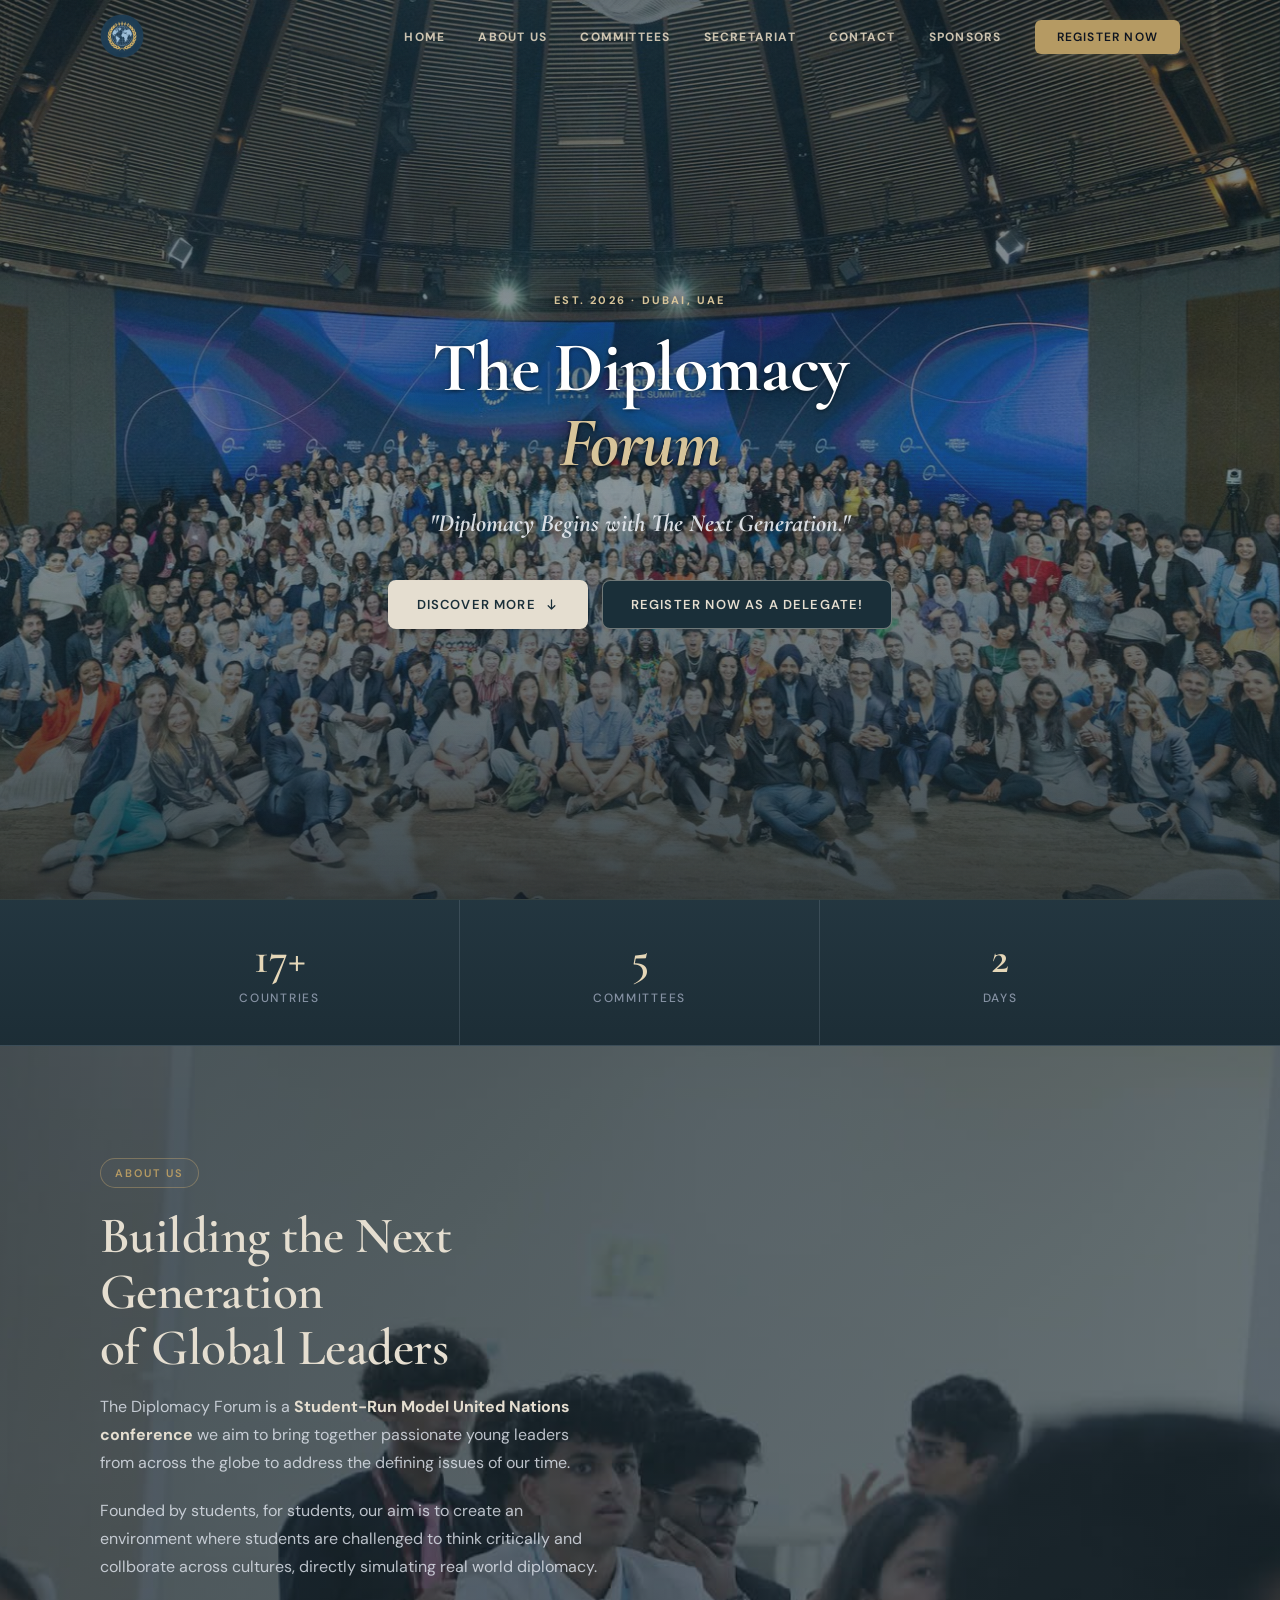
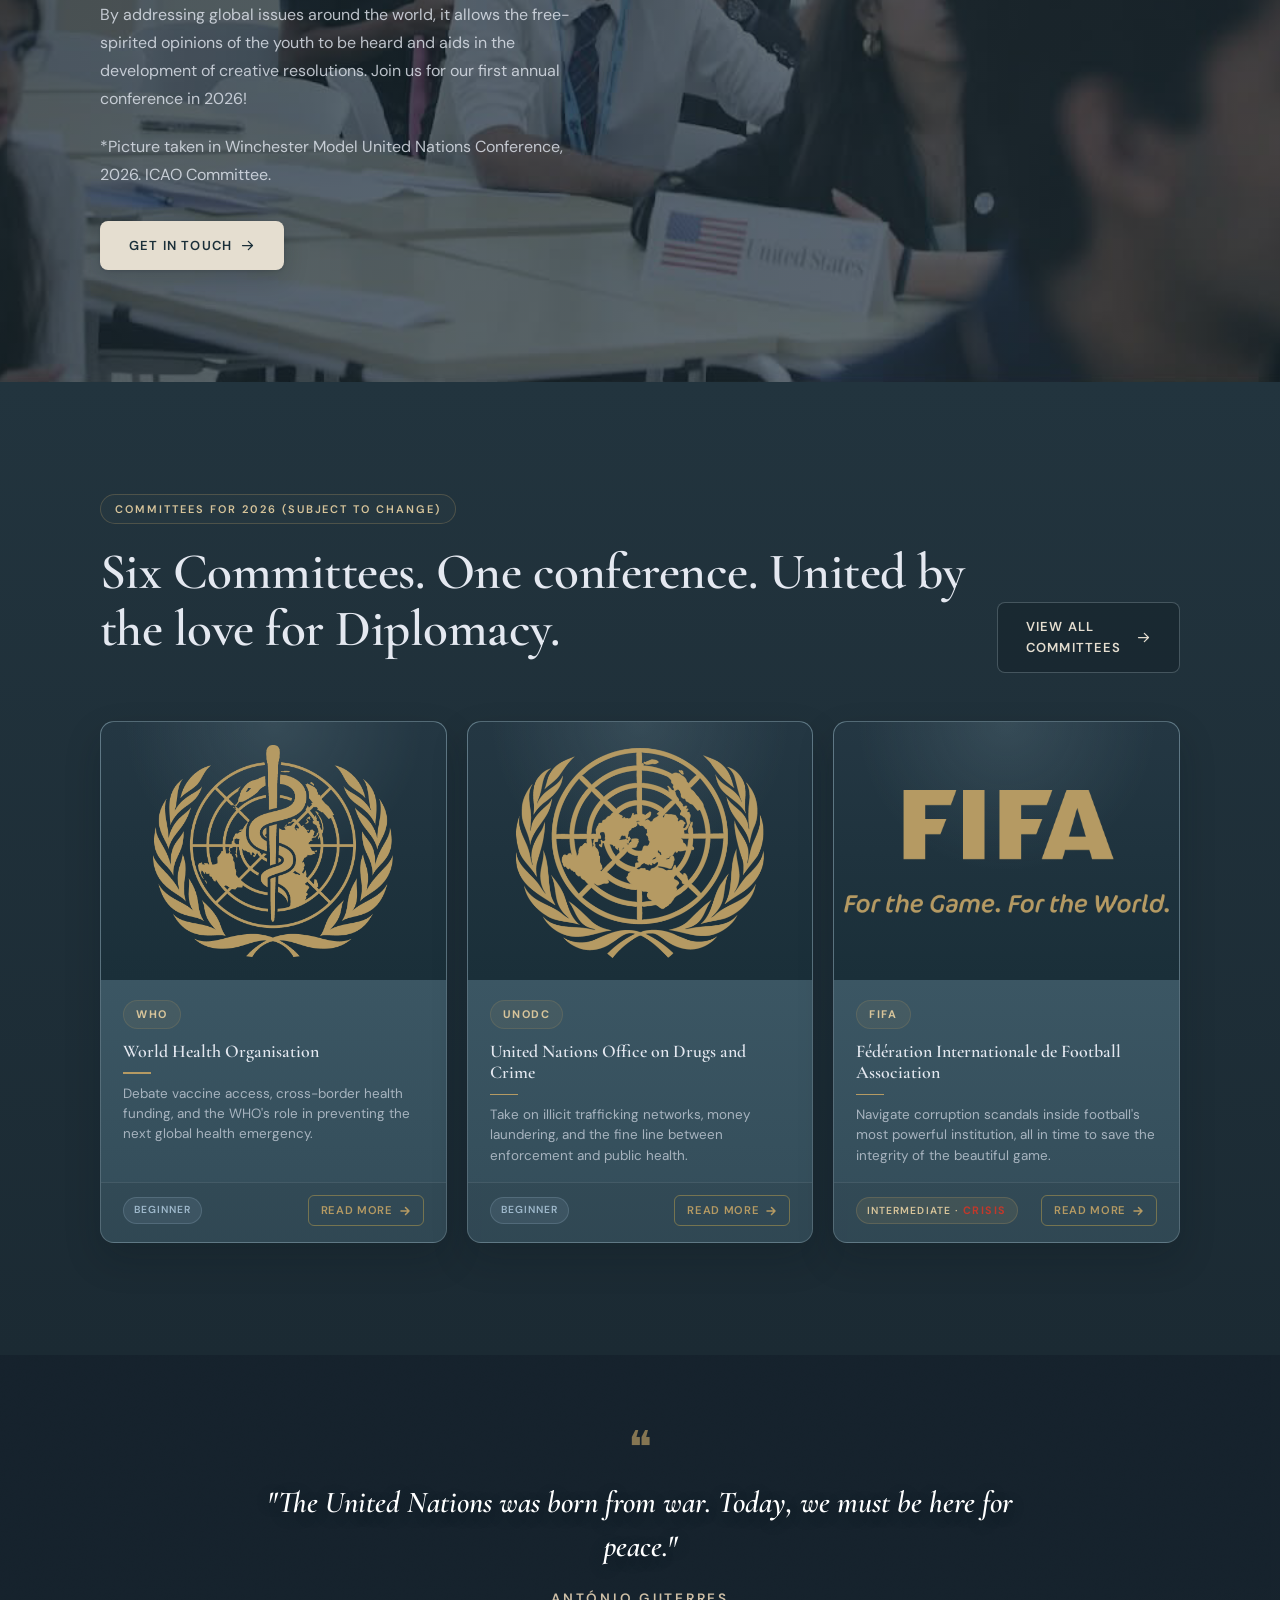
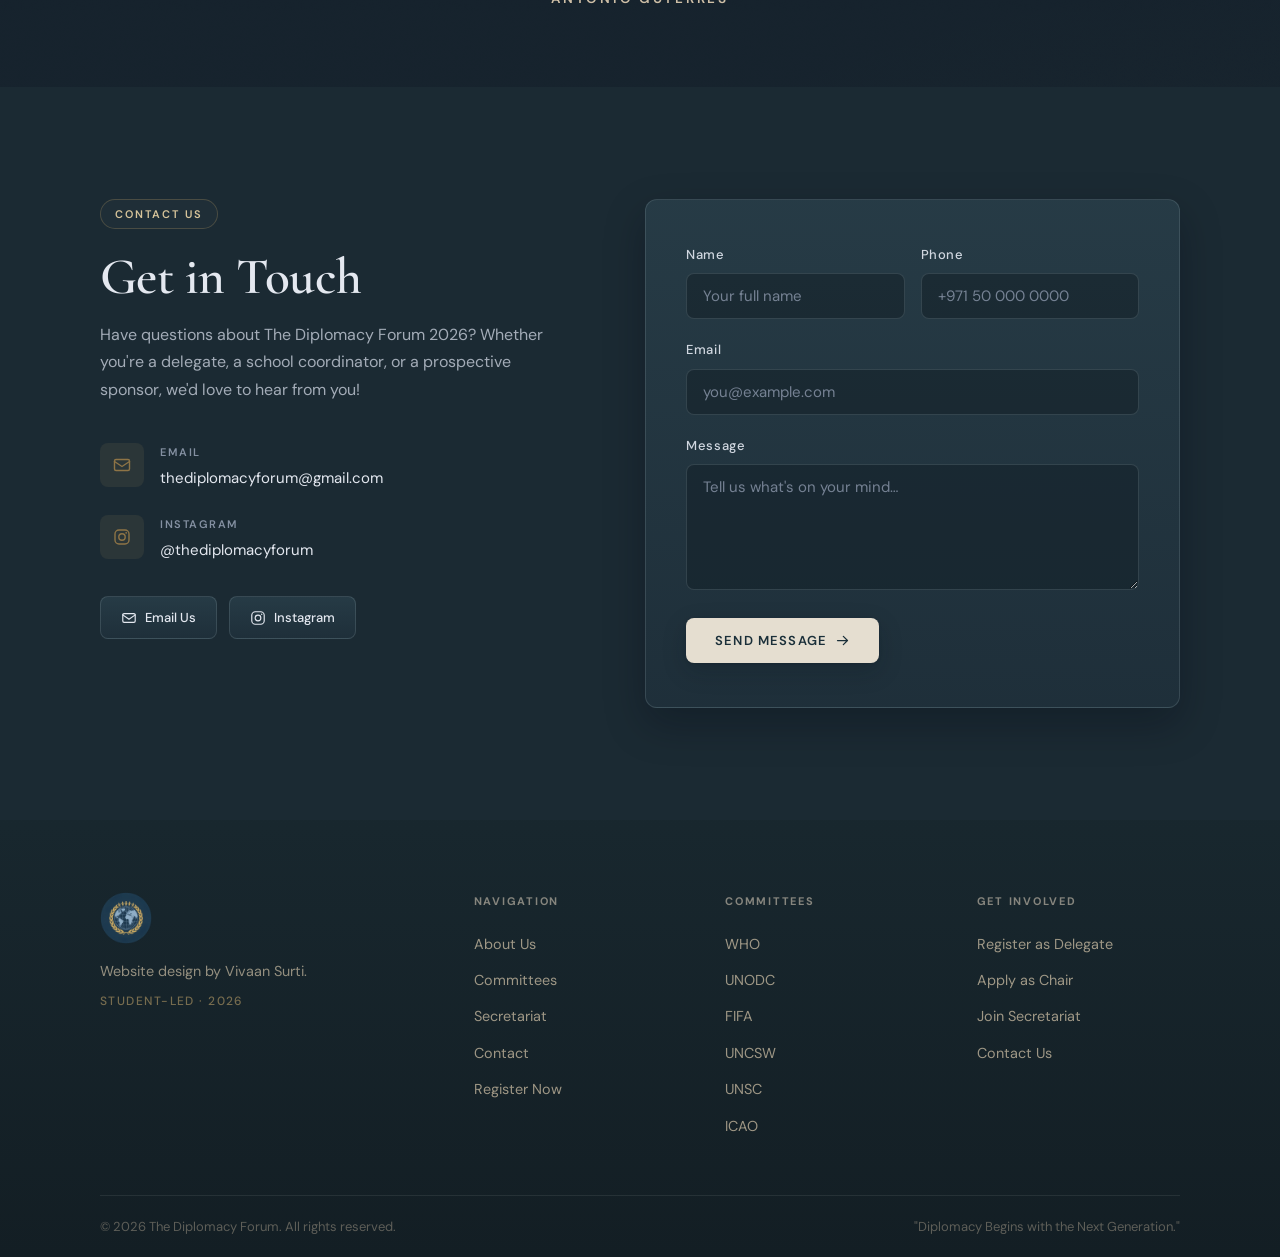
==== commit 2214ce44: "Update index.html" ====
--- a/index.html
+++ b/index.html
@@ -4,7 +4,7 @@
   <meta charset="UTF-8" />
   <meta name="viewport" content="width=device-width, initial-scale=1.0" />
   <meta name="description" content="The Diplomacy Forum — A premier student-run MUN conference in Dubai, Est. 2026. Diplomacy. Leadership. Impact." />
-  <title>TDF — The Diplomacy Forum - Dubai 2026</title>
+  <title>The Diplomacy Forum, Dubai 2026 - Official Website</title>
   <link rel="preconnect" href="https://fonts.googleapis.com" />
   <link rel="preconnect" href="https://fonts.gstatic.com" crossorigin />
   <link rel="stylesheet" href="https://fonts.googleapis.com/css2?family=Cormorant+Garamond:ital,wght@0,400;0,500;0,600;1,400;1,500;1,600&amp;family=DM+Sans:opsz,wght@9..40,300;9..40,400;9..40,500;9..40,600&amp;display=swap" />
@@ -161,7 +161,7 @@
 
           <div class="about-body reveal delay-2">
             <p>
-              The Diplomacy Forum is a <strong>student-run MUN
+              The Diplomacy Forum is a <strong>Student-Run Model United Nations
               conference</strong> we aim to bring together passionate young leaders 
               from across the globe to address the defining issues of our time.
             </p>
--- a/styles.css
+++ b/styles.css
@@ -1788,6 +1788,11 @@
 }
 
 @media (max-width: 768px) {
+  .section-secretariat {
+    background-position: center top;
+    background-size: cover;
+  }
+
   .committees-hero-header {
     --committees-header-position: center top;
   }
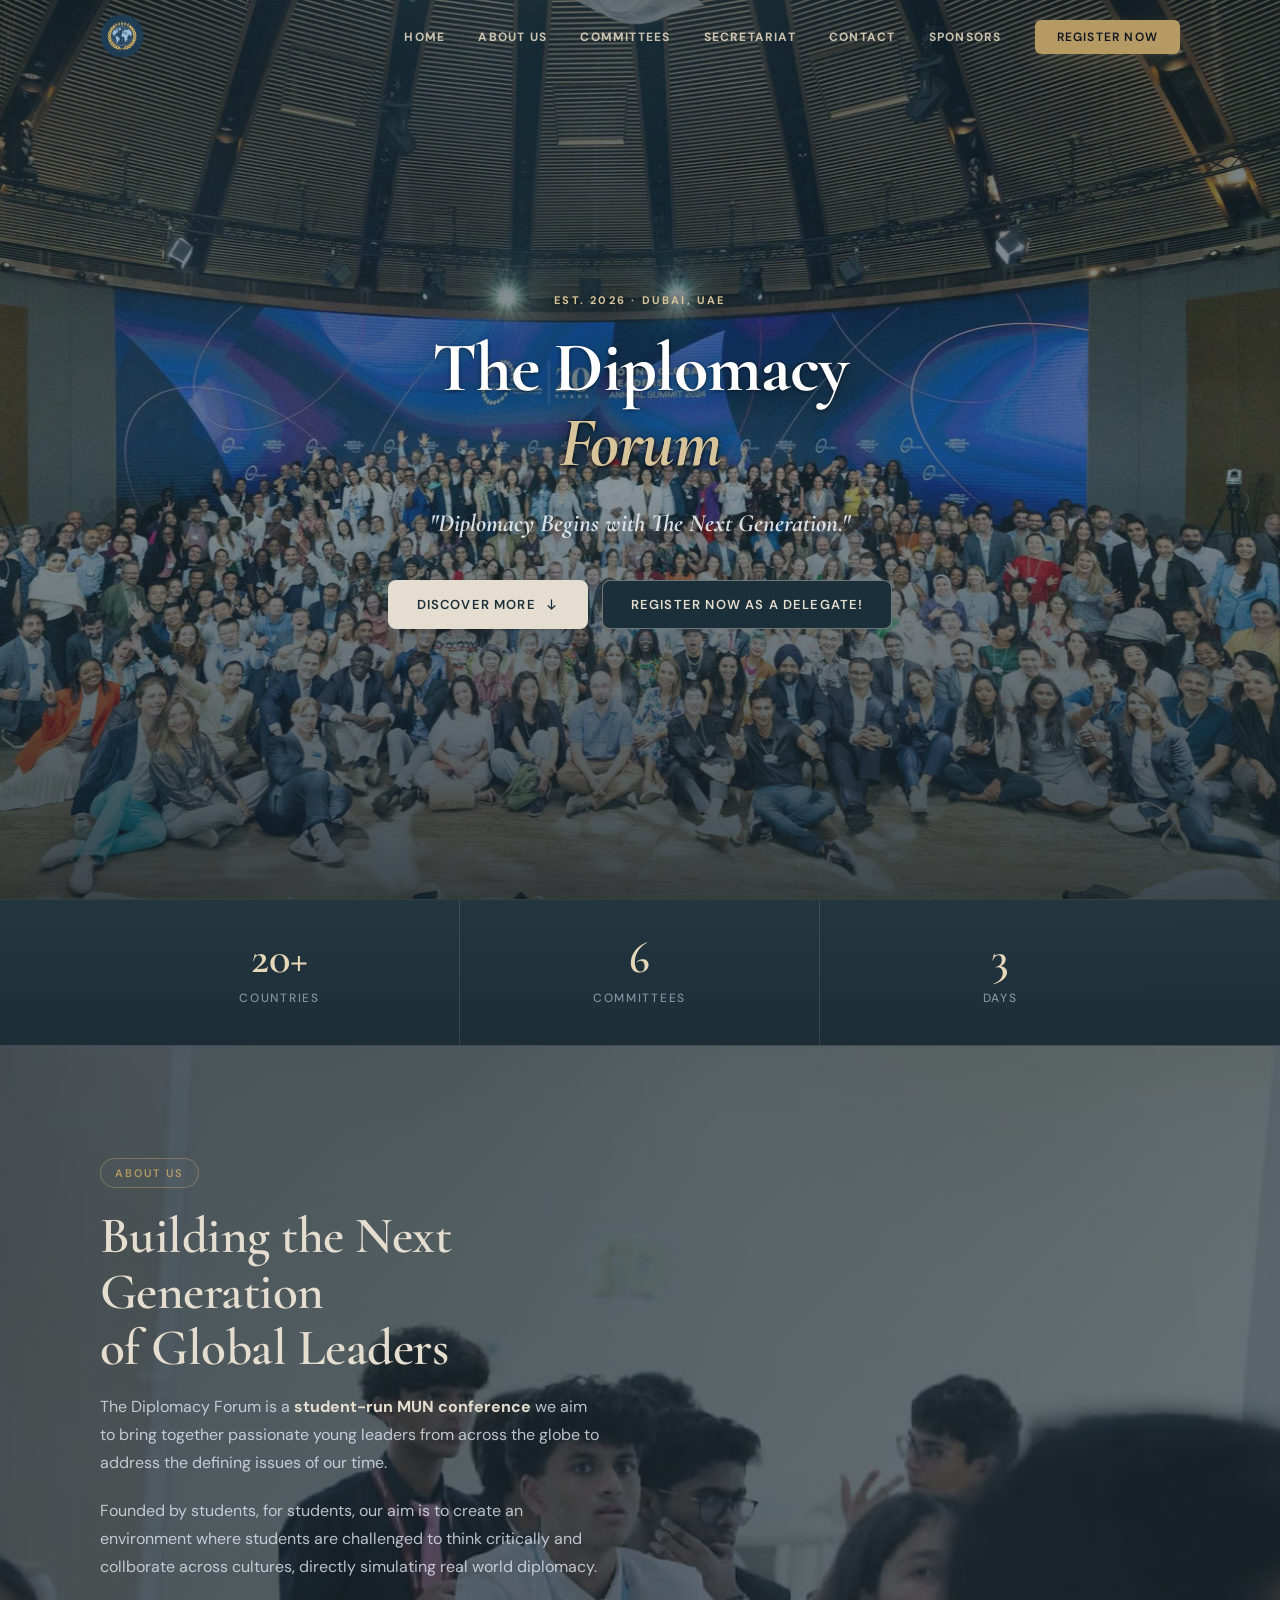
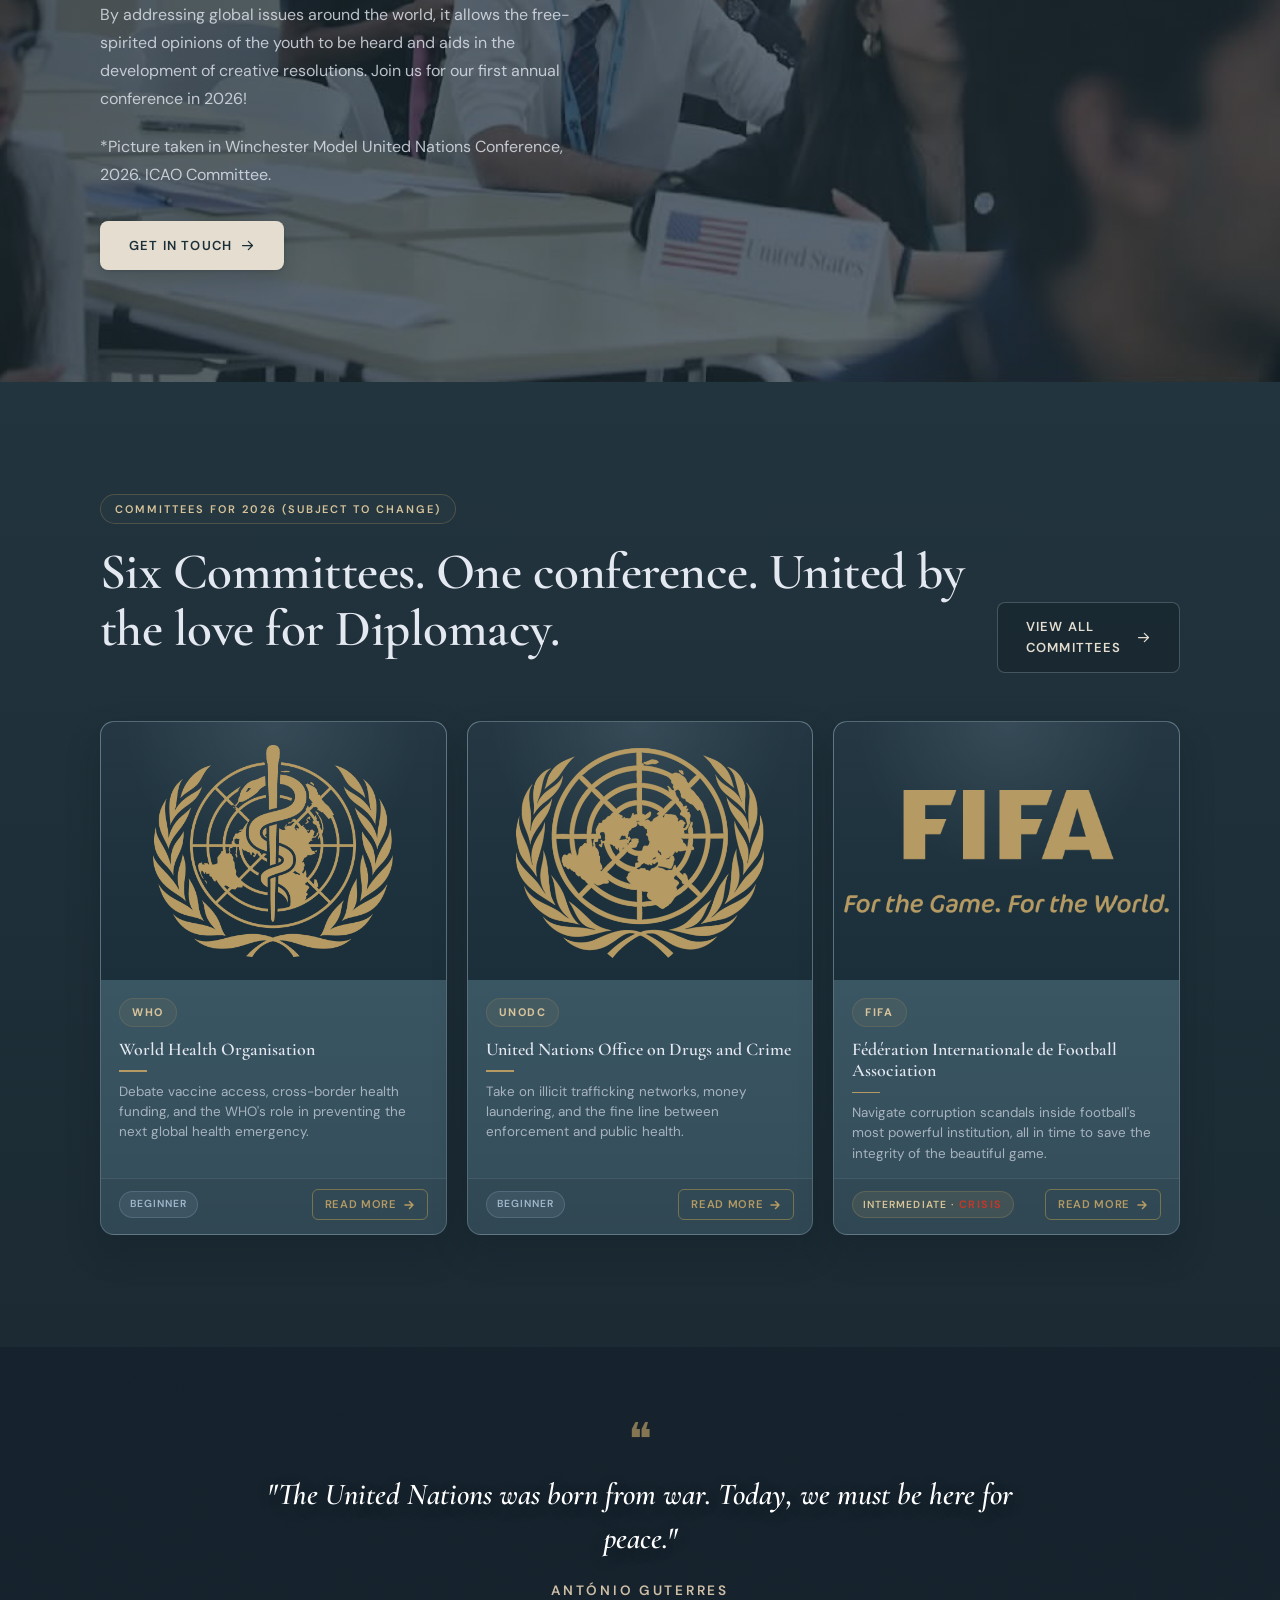
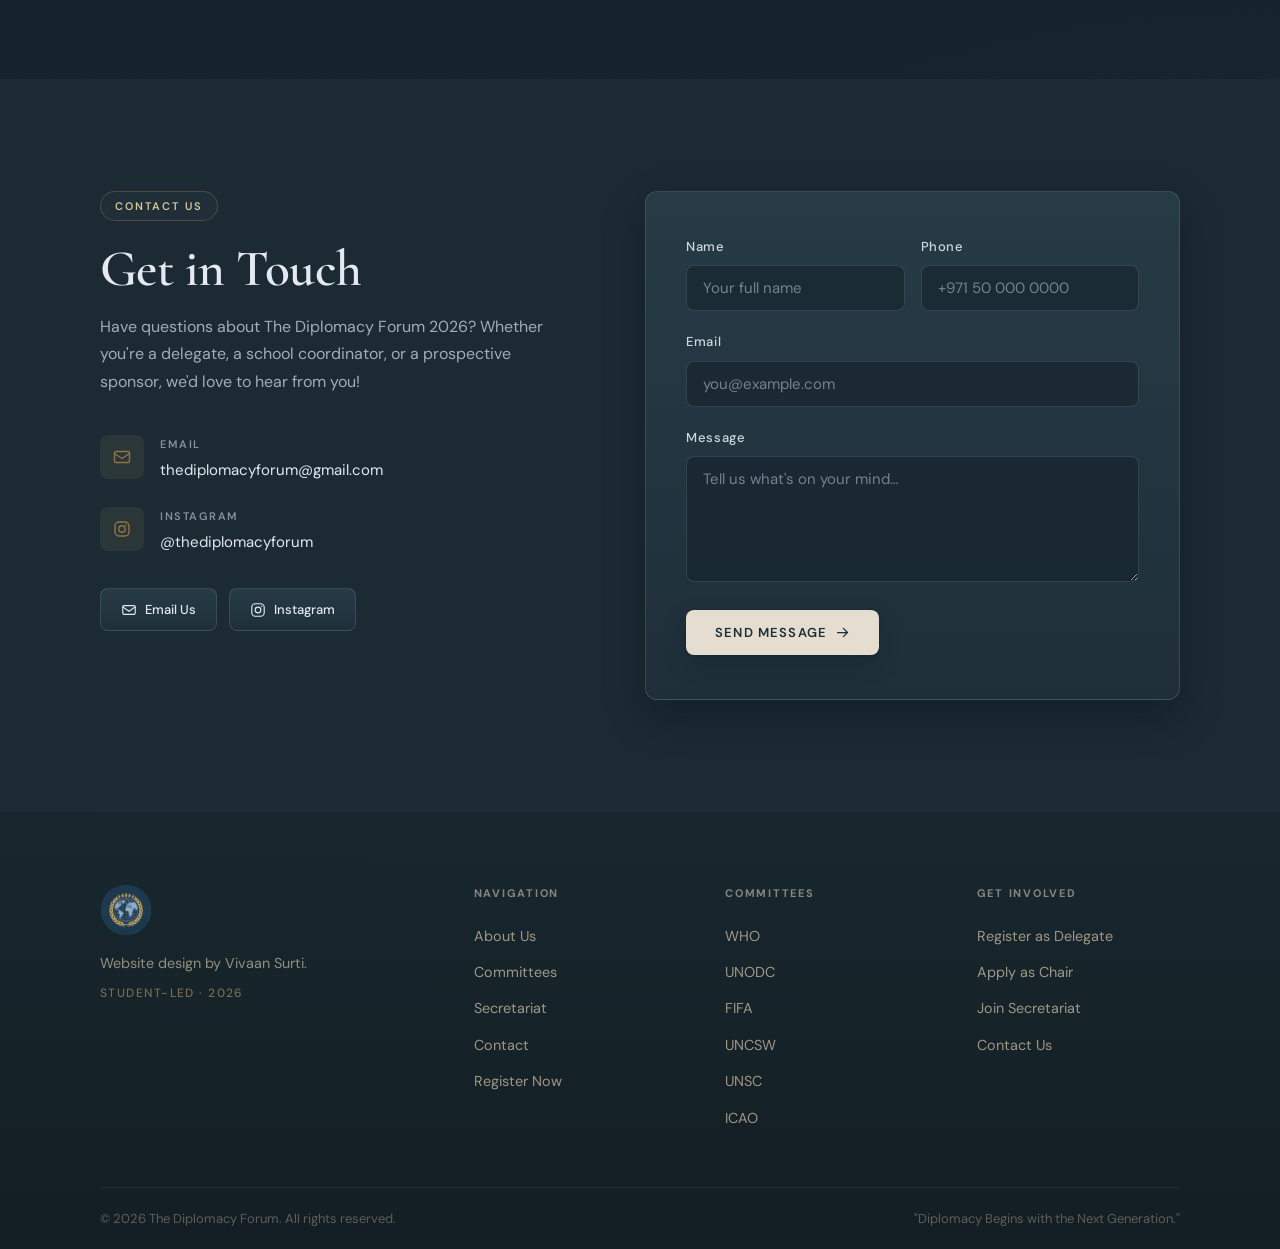
==== commit 4a50f69d: "Add files via upload" ====
--- a/index.html
+++ b/index.html
@@ -4,7 +4,7 @@
   <meta charset="UTF-8" />
   <meta name="viewport" content="width=device-width, initial-scale=1.0" />
   <meta name="description" content="The Diplomacy Forum — A premier student-run MUN conference in Dubai, Est. 2026. Diplomacy. Leadership. Impact." />
-  <title>The Diplomacy Forum, Dubai 2026 - Official Website</title>
+  <title>TDF — The Diplomacy Forum - Dubai 2026</title>
   <link rel="preconnect" href="https://fonts.googleapis.com" />
   <link rel="preconnect" href="https://fonts.gstatic.com" crossorigin />
   <link rel="stylesheet" href="https://fonts.googleapis.com/css2?family=Cormorant+Garamond:ital,wght@0,400;0,500;0,600;1,400;1,500;1,600&amp;family=DM+Sans:opsz,wght@9..40,300;9..40,400;9..40,500;9..40,600&amp;display=swap" />
@@ -13,6 +13,9 @@
   <!-- <link rel="icon" type="image/png" href="brand_assets/favicon.png" /> -->
 </head>
 <body>
+  <div class="page-transition" id="pageTransition" aria-hidden="true">
+    <img class="page-transition__logo" src="brand_assets/TDF Logo-512.png" alt="" decoding="async" />
+  </div>
 
   <!-- ============================================================
        NAVBAR
@@ -161,7 +164,7 @@
 
           <div class="about-body reveal delay-2">
             <p>
-              The Diplomacy Forum is a <strong>Student-Run Model United Nations
+              The Diplomacy Forum is a <strong>student-run MUN
               conference</strong> we aim to bring together passionate young leaders 
               from across the globe to address the defining issues of our time.
             </p>
--- a/styles.css
+++ b/styles.css
@@ -89,6 +89,54 @@
     radial-gradient(circle at bottom right, rgba(181, 154, 99, 0.10), transparent 28%),
     linear-gradient(180deg, #1b2932 0%, #20313b 100%);
   overflow-x: hidden;
+}
+
+.page-transition {
+  position: fixed;
+  inset: 0;
+  z-index: 2000;
+  display: flex;
+  align-items: center;
+  justify-content: center;
+  padding: 24px;
+  background:
+    radial-gradient(circle at top left, rgba(215, 196, 154, 0.08), transparent 34%),
+    radial-gradient(circle at bottom right, rgba(138, 168, 179, 0.10), transparent 28%),
+    linear-gradient(180deg, #223540 0%, #1A2F39 100%);
+  opacity: 1;
+  visibility: visible;
+  pointer-events: all;
+  transition:
+    opacity 420ms var(--ease-out-expo),
+    visibility 420ms var(--ease-out-expo);
+}
+
+.page-transition.is-hidden {
+  opacity: 0;
+  visibility: hidden;
+  pointer-events: none;
+}
+
+.page-transition__logo {
+  width: min(30vw, 170px);
+  min-width: 96px;
+  height: auto;
+  animation: pageTransitionFloat 2.8s var(--ease-smooth) infinite;
+  filter: drop-shadow(0 12px 28px rgba(10, 20, 26, 0.18));
+  transform-origin: center;
+}
+
+@keyframes pageTransitionFloat {
+  0%, 100% { transform: translateY(0) scale(1); }
+  50% { transform: translateY(-6px) scale(1.015); }
+}
+
+@media (prefers-reduced-motion: reduce) {
+  .page-transition,
+  .page-transition__logo {
+    transition-duration: 0.01ms !important;
+    animation: none !important;
+  }
 }
 
 html.nav-open,
@@ -972,7 +1020,7 @@
 
 /* Committee card content padding (wraps acronym, name, rule, topic) */
 .committee-card-body {
-  padding: 20px 22px 16px;
+  padding: 18px 18px 14px;
   flex: 1; /* pushes footer to the bottom of the card */
 }
 
@@ -1506,6 +1554,24 @@
 .section-committees-full {
   background: var(--bg);
   padding: var(--section-v) 0;
+  position: relative;
+  overflow: hidden;
+}
+
+.section-committees-full::before {
+  content: '';
+  position: absolute;
+  inset: 0;
+  background:
+    linear-gradient(180deg, rgba(18, 30, 40, 0.08), rgba(18, 30, 40, 0.18)),
+    url('brand_assets/TDF Logo-512.png') center / min(78vw, 940px) no-repeat;
+  opacity: 0.15;
+  pointer-events: none;
+}
+
+.section-committees-full > .container {
+  position: relative;
+  z-index: 1;
 }
 
 .committees-full-header {
@@ -1516,13 +1582,13 @@
 .committees-full-grid {
   display: grid;
   grid-template-columns: repeat(3, 1fr);
-  gap: 20px;
+  gap: 28px;
 }
 
 /* 19. SECRETARIAT PAGE
    ============================================================ */
 .section-secretariat {
-  background: linear-gradient(rgba(18, 30, 40, 0.48), rgba(18, 30, 40, 0.48)), url('brand_assets/Updated Secretariat Image-1800.jpg') center center / cover no-repeat;
+  background: linear-gradient(rgba(18, 30, 40, 0.48), rgba(18, 30, 40, 0.48)), url('brand_assets/United Nations Photo.jpg') center center / cover no-repeat;
   padding: var(--section-v) 0;
   position: relative;
 }
@@ -1553,6 +1619,60 @@
 
 .secretariat-header .section-title {
   text-shadow: 0 2px 14px rgba(0, 0, 0, 0.22);
+}
+
+.sponsors-content {
+  max-width: 680px;
+  margin: 0 auto;
+  display: flex;
+  flex-direction: column;
+  align-items: center;
+  text-align: center;
+}
+
+.sponsors-kicker {
+  justify-content: center;
+  margin-bottom: 20px;
+}
+
+.sponsors-title {
+  width: 100%;
+  margin-bottom: 32px;
+  text-align: center;
+}
+
+.sponsors-copy {
+  width: 100%;
+  max-width: 620px;
+  margin: 0 auto 32px;
+  line-height: 1.8;
+  text-align: center;
+}
+
+.sponsors-copy-last {
+  margin-bottom: 48px;
+}
+
+.sponsors-actions {
+  display: flex;
+  justify-content: center;
+  width: 100%;
+}
+
+.sponsors-footnote {
+  margin-top: 28px;
+  max-width: 620px;
+  margin-left: auto;
+  margin-right: auto;
+  font-size: 1rem;
+  color: rgba(229, 222, 208, 0.78);
+  text-shadow: 0 2px 10px rgba(8, 12, 18, 0.22);
+  text-align: center;
+}
+
+.sponsors-footnote a {
+  color: rgba(241, 233, 218, 0.96);
+  font-weight: 600;
 }
 
 .secretariat-grid {
@@ -1569,10 +1689,28 @@
   border-radius: var(--radius-card);
   padding: 48px 40px;
   text-align: center;
+  position: relative;
+  overflow: hidden;
   box-shadow: var(--shadow);
   transition:
     transform 0.32s var(--ease-spring),
     box-shadow 0.32s var(--ease-out-expo);
+}
+
+.role-card::before {
+  content: '';
+  position: absolute;
+  inset: 0;
+  background:
+    linear-gradient(180deg, rgba(18, 30, 40, 0.08), rgba(18, 30, 40, 0.18)),
+    url('brand_assets/TDF Logo-512.png') center / 72% no-repeat;
+  opacity: 0.16;
+  pointer-events: none;
+}
+
+.role-card > * {
+  position: relative;
+  z-index: 1;
 }
 .role-card:hover {
   transform: translateY(-6px);
@@ -1788,9 +1926,22 @@
 }
 
 @media (max-width: 768px) {
+  .section-committee-detail-who::before,
+  .section-committee-detail-unodc::before,
+  .section-committee-detail-unsc::before,
+  .section-committee-detail-icao::before {
+    opacity: 0.26 !important;
+  }
+
+  .section-committee-detail-fifa::before,
+  .section-committee-detail-uncsw::before {
+    opacity: 0.30 !important;
+  }
+
   .section-secretariat {
-    background-position: center top;
-    background-size: cover;
+    background:
+      linear-gradient(rgba(18, 30, 40, 0.48), rgba(18, 30, 40, 0.48)),
+      url('brand_assets/United Nations Photo.jpg') center 24% / cover no-repeat;
   }
 
   .committees-hero-header {
@@ -1865,6 +2016,35 @@
   .committee-card .committee-photo-wrap {
     aspect-ratio: 4 / 3;
   }
+
+  .secretariat-grid {
+    max-width: 400px;
+    gap: 18px;
+  }
+
+  .role-card {
+    padding: 30px 22px;
+  }
+
+  .role-title {
+    font-size: 1.28rem;
+  }
+
+  .role-rule {
+    margin: 16px auto 18px;
+  }
+
+  .role-desc {
+    font-size: 0.95rem;
+    line-height: 1.65;
+    margin-bottom: 24px;
+  }
+
+  .role-card .btn {
+    padding: 12px 18px;
+    font-size: 0.74rem;
+  }
+
   .committee-card-body {
     padding: 16px 18px 12px;
   }
@@ -2051,7 +2231,7 @@
 
 /* Committee card footer — always sits at the bottom inside the card */
 .committee-card-footer {
-  padding: 12px 22px 16px;
+  padding: 10px 18px 14px;
   display: flex;
   align-items: center;
   justify-content: space-between;
@@ -2181,7 +2361,7 @@
   background:
     radial-gradient(circle at center, rgba(10, 20, 26, 0.10), rgba(10, 20, 26, 0.22)),
     url('brand_assets/WHO Logo.png') center / min(72vw, 760px) no-repeat;
-  opacity: 0.08;
+  opacity: 0.15;
   pointer-events: none;
 }
 
@@ -2196,7 +2376,7 @@
   background:
     radial-gradient(circle at center, rgba(10, 20, 26, 0.10), rgba(10, 20, 26, 0.22)),
     center / min(72vw, 760px) no-repeat;
-  opacity: 0.08;
+  opacity: 0.15;
   pointer-events: none;
 }
 
@@ -2210,14 +2390,14 @@
   background:
     radial-gradient(circle at center, rgba(10, 20, 26, 0.10), rgba(10, 20, 26, 0.22)),
     url('brand_assets/Fifa updated logo - Gold.png') center / min(72vw, 760px) no-repeat;
-  opacity: 0.15;
+  opacity: 0.22;
 }
 
 .section-committee-detail-uncsw::before {
   background:
     radial-gradient(circle at center, rgba(10, 20, 26, 0.10), rgba(10, 20, 26, 0.22)),
     url('brand_assets/UNCSW Updated Logo - WHO Blue.png') center / min(72vw, 760px) no-repeat;
-  opacity: 0.14;
+  opacity: 0.21;
 }
 
 .section-committee-detail-unsc::before {
@@ -2331,6 +2511,56 @@
   z-index: 1;
 }
 
+.committee-agenda-card::before {
+  content: '';
+  position: absolute;
+  inset: 0;
+  background:
+    linear-gradient(145deg, rgba(24, 39, 46, 0.10), rgba(24, 39, 46, 0.22)),
+    center / 72% no-repeat;
+  opacity: 0.18;
+  pointer-events: none;
+}
+
+.committee-agenda-card-who::before {
+  background-image:
+    linear-gradient(145deg, rgba(24, 39, 46, 0.10), rgba(24, 39, 46, 0.22)),
+    url('brand_assets/WHO Logo.png');
+}
+
+.committee-agenda-card-unodc::before {
+  background-image:
+    linear-gradient(145deg, rgba(24, 39, 46, 0.10), rgba(24, 39, 46, 0.22)),
+    url('brand_assets/UNODC Logo.png');
+}
+
+.committee-agenda-card-fifa::before {
+  background-image:
+    linear-gradient(145deg, rgba(24, 39, 46, 0.10), rgba(24, 39, 46, 0.22)),
+    url('brand_assets/Fifa updated logo - Gold.png');
+  background-size: 68%;
+  opacity: 0.20;
+}
+
+.committee-agenda-card-uncsw::before {
+  background-image:
+    linear-gradient(145deg, rgba(24, 39, 46, 0.10), rgba(24, 39, 46, 0.22)),
+    url('brand_assets/UNCSW Updated Logo - WHO Blue.png');
+}
+
+.committee-agenda-card-unsc::before {
+  background-image:
+    linear-gradient(145deg, rgba(24, 39, 46, 0.10), rgba(24, 39, 46, 0.22)),
+    url('brand_assets/UNODC Logo.png');
+}
+
+.committee-agenda-card-icao::before {
+  background-image:
+    linear-gradient(145deg, rgba(24, 39, 46, 0.10), rgba(24, 39, 46, 0.22)),
+    url('brand_assets/ICAO Logo.png');
+  background-size: 86%;
+}
+
 .committee-agenda-card-rule {
   width: 40px;
   height: 2px;
@@ -2407,6 +2637,14 @@
     gap: 40px;
   }
 
+  .committee-agenda-card::before {
+    opacity: 0.24 !important;
+  }
+
+  .committee-agenda-card-fifa::before {
+    opacity: 0.28 !important;
+  }
+
   .section-committee-detail-who::before,
   .section-committee-detail-unodc::before,
   .section-committee-detail-uncsw::before,
